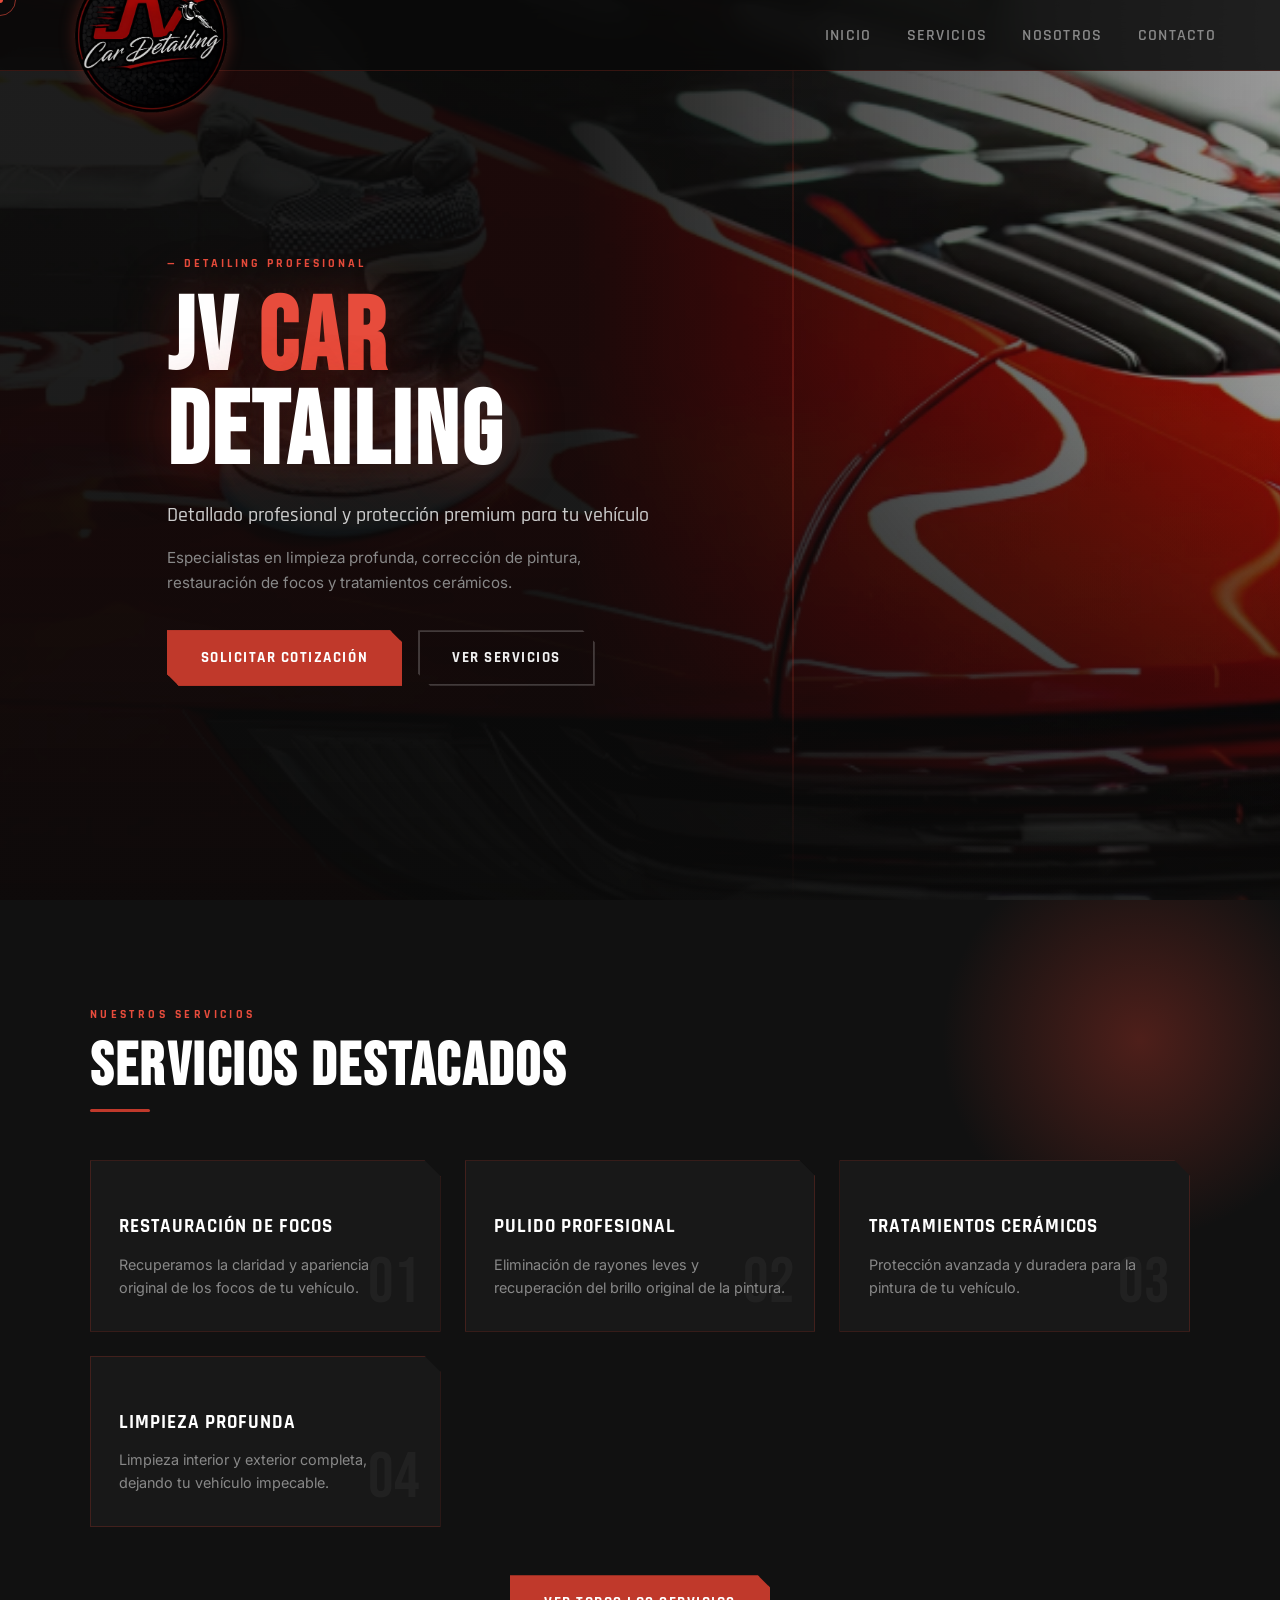
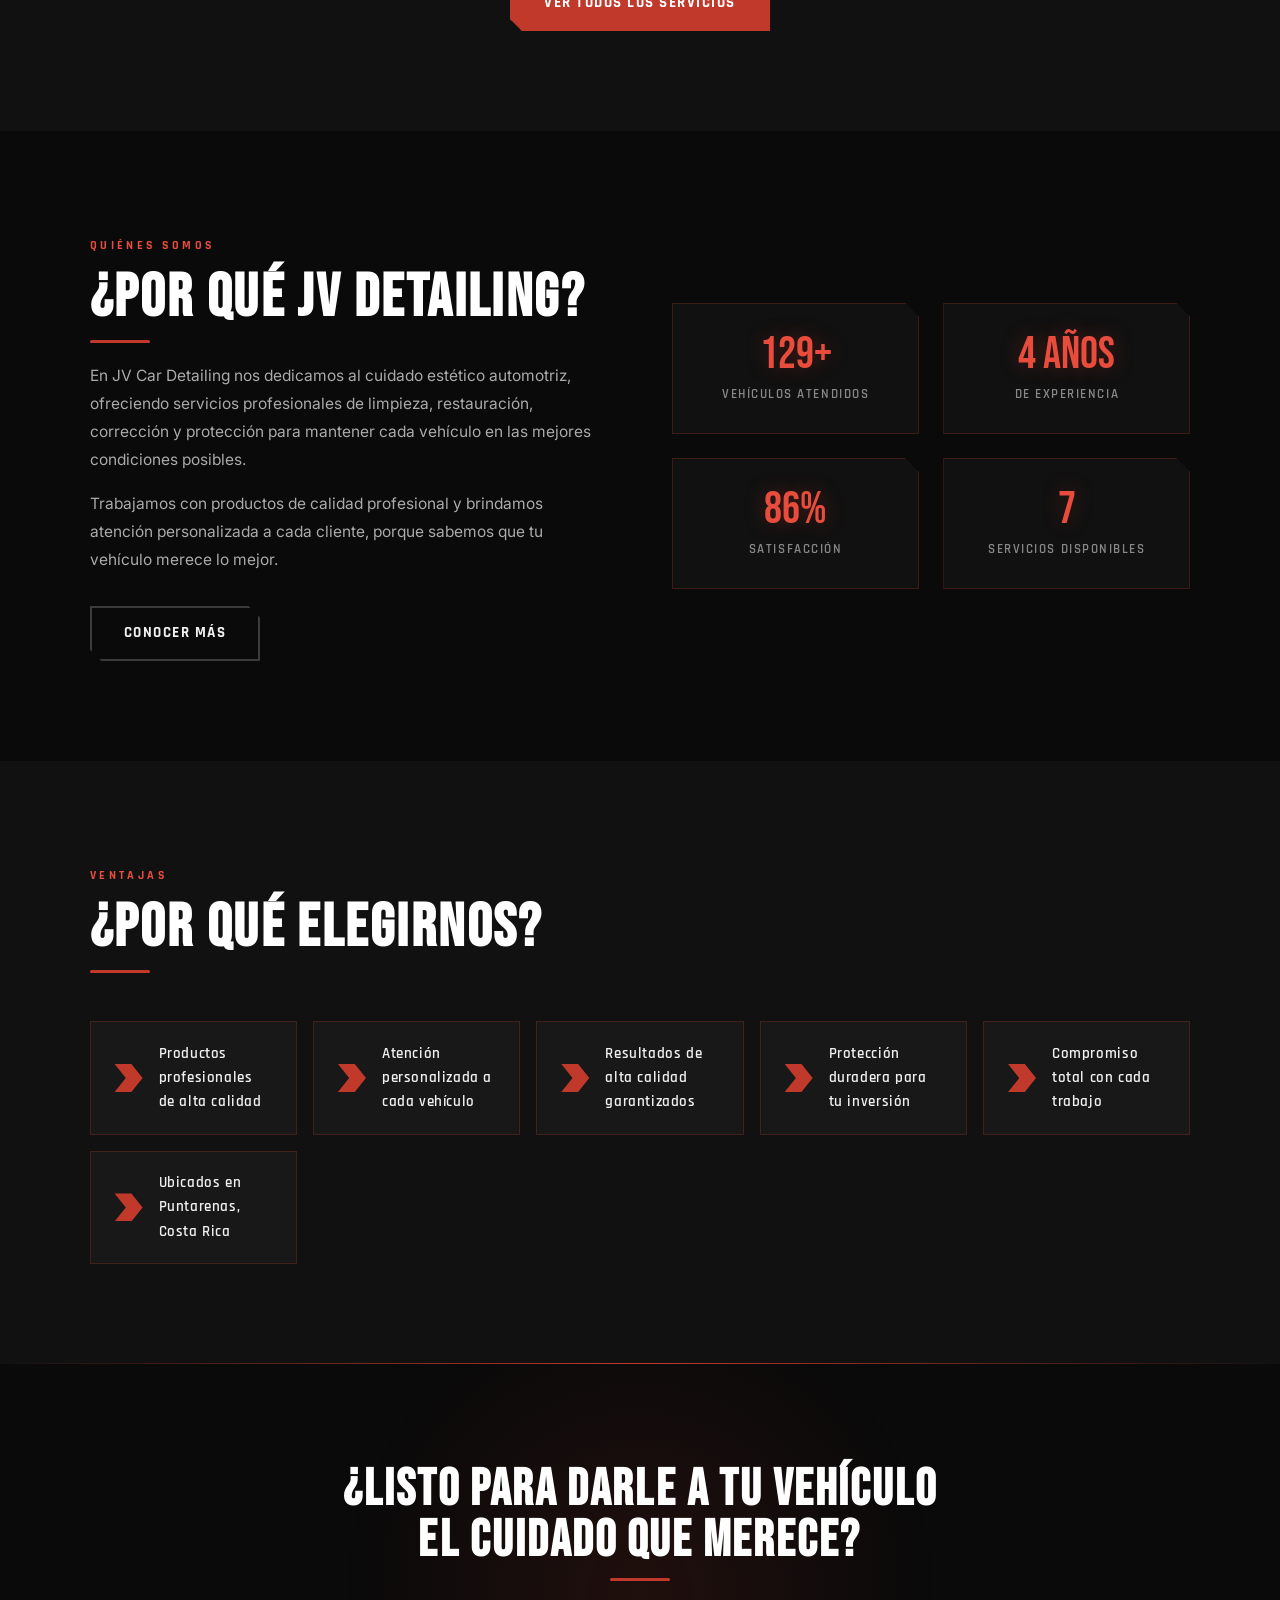
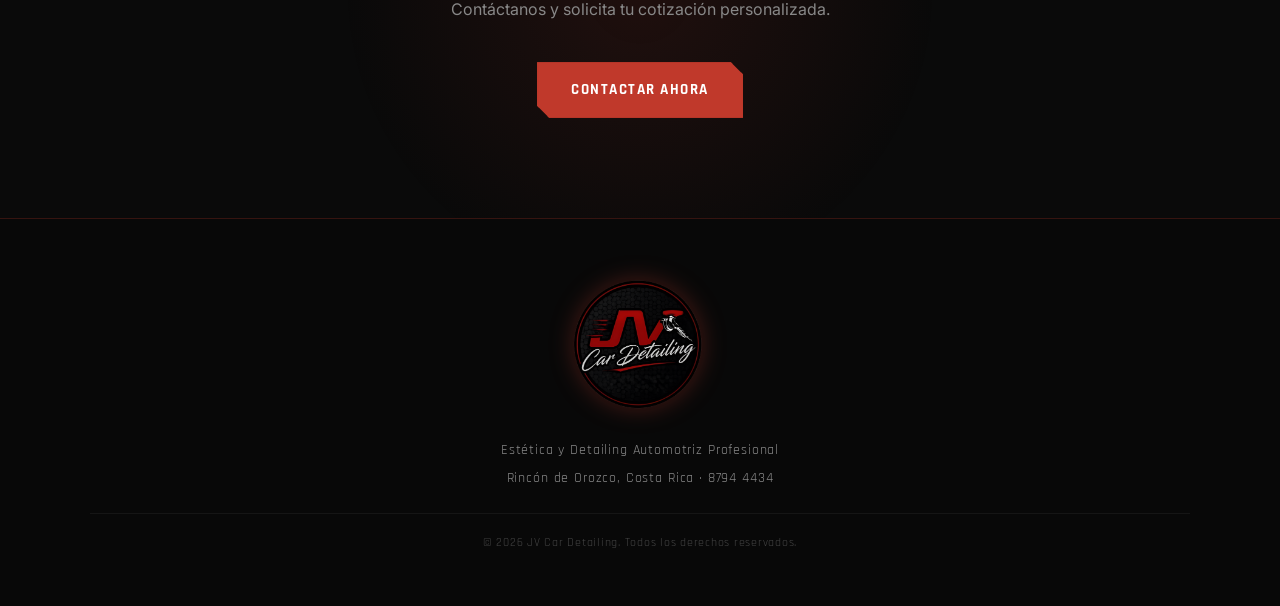
==== index.html @ 6d6f190a "Pagina en proceso falta una vista de html" ====
<!DOCTYPE html>
<html lang="es">

<head>
  <meta charset="UTF-8">
  <meta name="viewport" content="width=device-width, initial-scale=1.0">
  <link rel="shortcut icon" href="logo/favicon.ico" type="image/x-icon">
  <link rel="stylesheet" href="style.css">
  <title>JV Car Detailing | Inicio</title>
</head>

<body>

  <!-- ══════════════════════════════
       NAVBAR
  ══════════════════════════════ -->
  <header>
    <nav>

      <a href="index.html" class="logo">
        <img src="logo/logo.png" alt="JV Car Detailing Logo" width="180">
      </a>

      <ul>
        <li><a href="index.html" class="active">Inicio</a></li>
        <li><a href="html/servicios.html">Servicios</a></li>
        <li><a href="html/nosotros.html">Nosotros</a></li>
        <li><a href="html/contacto.html">Contacto</a></li>
      </ul>

    </nav>
  </header>

  <!-- ══════════════════════════════
       HERO
  ══════════════════════════════ -->
  <main>

    <section id="inicio">

      <img src="img/im1.png" alt="JV Car Detailing — Detallado profesional">

      <div>
        <h1>JV <span>Car</span><br>Detailing</h1>

        <h2>
          Detallado profesional y protección premium para tu vehículo
        </h2>

        <p>
          Especialistas en limpieza profunda, corrección de pintura,
          restauración de focos y tratamientos cerámicos.
        </p>

        <div class="hero-buttons">
          <a href="html/contacto.html" class="btn-primary">Solicitar Cotización</a>
          <a href="html/servicios.html" class="btn-secondary">Ver Servicios</a>
        </div>
      </div>

    </section>

    <!-- ══════════════════════════════
         SERVICIOS DESTACADOS
    ══════════════════════════════ -->
    <section class="services-section">

      <span class="section-label reveal">Nuestros Servicios</span>
      <h2 class="section-title reveal">Servicios Destacados</h2>

      <div class="services-grid">

        <article class="service-card">
          <span class="service-icon"></span>
          <h3>Restauración de Focos</h3>
          <p>Recuperamos la claridad y apariencia original de los focos de tu vehículo.</p>
          <span class="card-num">01</span>
        </article>

        <article class="service-card">
          <span class="service-icon"></span>
          <h3>Pulido Profesional</h3>
          <p>Eliminación de rayones leves y recuperación del brillo original de la pintura.</p>
          <span class="card-num">02</span>
        </article>

        <article class="service-card">
          <span class="service-icon"></span>
          <h3>Tratamientos Cerámicos</h3>
          <p>Protección avanzada y duradera para la pintura de tu vehículo.</p>
          <span class="card-num">03</span>
        </article>

        <article class="service-card">
          <span class="service-icon"></span>
          <h3>Limpieza Profunda</h3>
          <p>Limpieza interior y exterior completa, dejando tu vehículo impecable.</p>
          <span class="card-num">04</span>
        </article>

      </div>

      <div class="services-cta reveal">
        <a href="html/servicios.html" class="btn-primary">Ver Todos los Servicios</a>
      </div>

    </section>

    <!-- ══════════════════════════════
         SOBRE NOSOTROS
    ══════════════════════════════ -->
    <section>

      <div class="about-section">

        <div class="about-text reveal-left">
          <span class="section-label">Quiénes Somos</span>
          <h2 class="section-title">¿Por qué JV Detailing?</h2>
          <p>
            En JV Car Detailing nos dedicamos al cuidado estético automotriz,
            ofreciendo servicios profesionales de limpieza, restauración,
            corrección y protección para mantener cada vehículo en las mejores
            condiciones posibles.
          </p>
          <p style="margin-top:1rem;">
            Trabajamos con productos de calidad profesional y brindamos
            atención personalizada a cada cliente, porque sabemos que tu
            vehículo merece lo mejor.
          </p>
          <a href="html/nosotros.html" class="btn-secondary">Conocer Más</a>
        </div>

        <div class="about-stats reveal-right">

          <div class="stat-box">
            <span class="stat-num" data-target="150" data-suffix="+">0+</span>
            <span class="stat-label">Vehículos atendidos</span>
          </div>

          <div class="stat-box">
            <span class="stat-num" data-target="5" data-suffix=" años">0 años</span>
            <span class="stat-label">De experiencia</span>
          </div>

          <div class="stat-box">
            <span class="stat-num" data-target="100" data-suffix="%">0%</span>
            <span class="stat-label">Satisfacción</span>
          </div>

          <div class="stat-box">
            <span class="stat-num" data-target="8" data-suffix="">0</span>
            <span class="stat-label">Servicios disponibles</span>
          </div>

        </div>

      </div>

    </section>

    <!-- ══════════════════════════════
         BENEFICIOS
    ══════════════════════════════ -->
    <section class="benefits-section">

      <span class="section-label reveal">Ventajas</span>
      <h2 class="section-title reveal">¿Por Qué Elegirnos?</h2>

      <ul class="benefits-grid">
        <li class="benefit-item">
          <div class="benefit-arrow"></div>
          <span>Productos profesionales de alta calidad</span>
        </li>
        <li class="benefit-item">
          <div class="benefit-arrow"></div>
          <span>Atención personalizada a cada vehículo</span>
        </li>
        <li class="benefit-item">
          <div class="benefit-arrow"></div>
          <span>Resultados de alta calidad garantizados</span>
        </li>
        <li class="benefit-item">
          <div class="benefit-arrow"></div>
          <span>Protección duradera para tu inversión</span>
        </li>
        <li class="benefit-item">
          <div class="benefit-arrow"></div>
          <span>Compromiso total con cada trabajo</span>
        </li>
        <li class="benefit-item">
          <div class="benefit-arrow"></div>
          <span>Ubicados en Puntarenas, Costa Rica</span>
        </li>
      </ul>

    </section>

    <!-- ══════════════════════════════
         CTA FINAL
    ══════════════════════════════ -->
    <section class="cta-section">

      <h2 class="section-title reveal">
        ¿Listo para darle a tu vehículo<br>el cuidado que merece?
      </h2>

      <p class="reveal">Contáctanos y solicita tu cotización personalizada.</p>

      <div class="reveal">
        <a href="html/contacto.html" class="btn-primary">Contactar Ahora</a>
      </div>

    </section>

  </main>

  <!-- ══════════════════════════════
       FOOTER
  ══════════════════════════════ -->
  <footer>

    <img src="logo/logo.png" alt="JV Car Detailing Logo" width="150">

    <p>Estética y Detailing Automotriz Profesional</p>
    <p>Rincón de Orozco, Costa Rica · 8794 4434</p>

    <p class="copyright">
      © 2026 JV Car Detailing. Todos los derechos reservados.
    </p>

  </footer>

  <script src="script.js"></script>

</body>

</html>
---- style.css ----
/* =======================================
   JV CAR DETAILING — style.css
   Tema: Dark Premium Automotive
   Paleta: #0a0a0a · #111 · #c0392b · #e74c3c · #fff
======================================= */

@import url('https://fonts.googleapis.com/css2?family=Bebas+Neue&family=Rajdhani:wght@400;500;600;700&family=Inter:wght@300;400;500&display=swap');

/* ── Variables ── */
:root {
  --red:        #c0392b;
  --red-bright: #e74c3c;
  --red-glow:   rgba(192, 57, 43, 0.35);
  --black:      #0a0a0a;
  --surface:    #111111;
  --surface2:   #181818;
  --border:     rgba(192, 57, 43, 0.25);
  --text:       #f0f0f0;
  --muted:      #888;
  --font-hero:  'Bebas Neue', sans-serif;
  --font-ui:    'Rajdhani', sans-serif;
  --font-body:  'Inter', sans-serif;
  --ease-out:   cubic-bezier(0.16, 1, 0.3, 1);
}

/* ── Reset ── */
*, *::before, *::after { box-sizing: border-box; margin: 0; padding: 0; }

html {
  scroll-behavior: smooth;
  font-size: 16px;
}

body {
  background: var(--black);
  color: var(--text);
  font-family: var(--font-body);
  line-height: 1.6;
  overflow-x: hidden;
}

img { max-width: 100%; display: block; }
a  { text-decoration: none; color: inherit; }
ul { list-style: none; }

/* ── Scrollbar ── */
::-webkit-scrollbar { width: 6px; }
::-webkit-scrollbar-track { background: var(--black); }
::-webkit-scrollbar-thumb { background: var(--red); border-radius: 3px; }

/* ───────────────────────────────────────
   NAVBAR
─────────────────────────────────────── */
header {
  position: fixed;
  top: 0; left: 0; right: 0;
  z-index: 100;
  padding: 0 5%;
  background: rgba(10, 10, 10, 0.85);
  backdrop-filter: blur(14px);
  border-bottom: 1px solid var(--border);
  transition: background 0.4s, box-shadow 0.4s;
}

header.scrolled {
  background: rgba(10, 10, 10, 0.97);
  box-shadow: 0 4px 30px rgba(192, 57, 43, 0.15);
}

nav {
  display: flex;
  align-items: center;
  justify-content: space-between;
  height: 70px;
}

.logo img {
  transition: filter 0.3s, transform 0.3s;
  filter: drop-shadow(0 0 8px var(--red-glow));
}
.logo:hover img {
  filter: drop-shadow(0 0 18px var(--red));
  transform: scale(1.04);
}

nav ul {
  display: flex;
  gap: 2.2rem;
}

nav ul li a {
  font-family: var(--font-ui);
  font-size: 1rem;
  font-weight: 600;
  letter-spacing: 0.08em;
  text-transform: uppercase;
  color: var(--muted);
  position: relative;
  padding-bottom: 4px;
  transition: color 0.3s;
}

nav ul li a::after {
  content: '';
  position: absolute;
  bottom: 0; left: 0;
  width: 0; height: 2px;
  background: var(--red-bright);
  transition: width 0.35s var(--ease-out);
}

nav ul li a:hover,
nav ul li a.active {
  color: var(--text);
}

nav ul li a:hover::after,
nav ul li a.active::after {
  width: 100%;
}

/* Hamburger */
.hamburger {
  display: none;
  flex-direction: column;
  gap: 5px;
  cursor: pointer;
  padding: 4px;
}

.hamburger span {
  display: block;
  width: 26px; height: 2px;
  background: var(--text);
  border-radius: 2px;
  transition: all 0.35s var(--ease-out);
}

.hamburger.open span:nth-child(1) { transform: translateY(7px) rotate(45deg); }
.hamburger.open span:nth-child(2) { opacity: 0; transform: scaleX(0); }
.hamburger.open span:nth-child(3) { transform: translateY(-7px) rotate(-45deg); }

/* ───────────────────────────────────────
   HERO SECTION
─────────────────────────────────────── */
#inicio {
  position: relative;
  min-height: 100vh;
  display: flex;
  align-items: center;
  overflow: hidden;
}

#inicio > img {
  position: absolute;
  inset: 0;
  width: 100%; height: 100%;
  object-fit: cover;
  object-position: center;
  transform: scale(1.06);
  animation: heroZoom 12s ease-out forwards;
}

@keyframes heroZoom {
  to { transform: scale(1); }
}

/* Gradiente oscuro sobre la imagen */
#inicio::before {
  content: '';
  position: absolute;
  inset: 0;
  background:
    linear-gradient(to right, rgba(10,10,10,0.92) 45%, rgba(10,10,10,0.4) 100%),
    linear-gradient(to top, rgba(10,10,10,0.8) 0%, transparent 60%);
  z-index: 1;
}

/* Línea diagonal decorativa */
#inicio::after {
  content: '';
  position: absolute;
  top: 0; right: 38%;
  width: 2px; height: 100%;
  background: linear-gradient(to bottom, transparent, var(--red), transparent);
  z-index: 1;
  opacity: 0.4;
}

#inicio > div {
  position: relative;
  z-index: 2;
  padding: 120px 7% 80px;
  max-width: 640px;
}

/* Badge superior */
#inicio > div::before {
  content: '— DETAILING PROFESIONAL';
  display: block;
  font-family: var(--font-ui);
  font-size: 0.75rem;
  font-weight: 700;
  letter-spacing: 0.25em;
  color: var(--red-bright);
  margin-bottom: 1.2rem;
  opacity: 0;
  animation: fadeUp 0.8s 0.3s var(--ease-out) forwards;
}

#inicio h1 {
  font-family: var(--font-hero);
  font-size: clamp(3.5rem, 8vw, 6.5rem);
  line-height: 0.92;
  letter-spacing: 0.03em;
  color: #fff;
  text-shadow: 0 0 60px rgba(192, 57, 43, 0.4);
  opacity: 0;
  animation: fadeUp 0.9s 0.5s var(--ease-out) forwards;
}

#inicio h1 span {
  color: var(--red-bright);
}

#inicio h2 {
  font-family: var(--font-ui);
  font-size: clamp(1rem, 2vw, 1.25rem);
  font-weight: 500;
  color: #ccc;
  margin-top: 1.2rem;
  line-height: 1.5;
  opacity: 0;
  animation: fadeUp 0.9s 0.7s var(--ease-out) forwards;
}

#inicio p {
  font-size: 0.95rem;
  color: var(--muted);
  margin-top: 1rem;
  opacity: 0;
  animation: fadeUp 0.9s 0.9s var(--ease-out) forwards;
}

.hero-buttons {
  display: flex;
  gap: 1rem;
  flex-wrap: wrap;
  margin-top: 2.2rem;
  opacity: 0;
  animation: fadeUp 0.9s 1.1s var(--ease-out) forwards;
}

/* ───────────────────────────────────────
   BOTONES
─────────────────────────────────────── */
.btn-primary {
  display: inline-flex;
  align-items: center;
  gap: 0.5rem;
  padding: 0.85rem 2rem;
  background: var(--red);
  color: #fff;
  font-family: var(--font-ui);
  font-size: 0.95rem;
  font-weight: 700;
  letter-spacing: 0.1em;
  text-transform: uppercase;
  border: 2px solid var(--red);
  clip-path: polygon(0 0, calc(100% - 12px) 0, 100% 12px, 100% 100%, 12px 100%, 0 calc(100% - 12px));
  transition: background 0.3s, transform 0.25s, box-shadow 0.3s;
  position: relative;
  overflow: hidden;
}

.btn-primary::after {
  content: '';
  position: absolute;
  inset: 0;
  background: rgba(255,255,255,0.08);
  transform: translateX(-100%);
  transition: transform 0.35s var(--ease-out);
}

.btn-primary:hover::after { transform: translateX(0); }
.btn-primary:hover {
  background: var(--red-bright);
  border-color: var(--red-bright);
  box-shadow: 0 8px 32px var(--red-glow), 0 0 0 1px var(--red-bright);
  transform: translateY(-2px);
}

.btn-secondary {
  display: inline-flex;
  align-items: center;
  gap: 0.5rem;
  padding: 0.85rem 2rem;
  background: transparent;
  color: var(--text);
  font-family: var(--font-ui);
  font-size: 0.95rem;
  font-weight: 700;
  letter-spacing: 0.1em;
  text-transform: uppercase;
  border: 2px solid rgba(255,255,255,0.2);
  clip-path: polygon(0 0, calc(100% - 12px) 0, 100% 12px, 100% 100%, 12px 100%, 0 calc(100% - 12px));
  transition: border-color 0.3s, color 0.3s, transform 0.25s;
}

.btn-secondary:hover {
  border-color: var(--red);
  color: var(--red-bright);
  transform: translateY(-2px);
}

/* ───────────────────────────────────────
   SECCIONES GENERALES
─────────────────────────────────────── */
section {
  padding: 100px 7%;
}

.section-label {
  display: inline-block;
  font-family: var(--font-ui);
  font-size: 0.72rem;
  font-weight: 700;
  letter-spacing: 0.3em;
  text-transform: uppercase;
  color: var(--red-bright);
  margin-bottom: 0.8rem;
}

section > h2,
.section-title {
  font-family: var(--font-hero);
  font-size: clamp(2.4rem, 5vw, 3.8rem);
  letter-spacing: 0.04em;
  color: #fff;
  line-height: 1;
  margin-bottom: 1.2rem;
}

/* Línea decorativa bajo títulos */
section > h2::after,
.section-title::after {
  content: '';
  display: block;
  width: 60px; height: 3px;
  background: var(--red);
  margin-top: 0.7rem;
  border-radius: 2px;
}

/* ───────────────────────────────────────
   SERVICIOS DESTACADOS
─────────────────────────────────────── */
.services-section {
  background: var(--surface);
  position: relative;
  overflow: hidden;
}

/* Hexágono decorativo de fondo */
.services-section::before {
  content: '';
  position: absolute;
  top: -60px; right: -60px;
  width: 400px; height: 400px;
  background: radial-gradient(circle, var(--red-glow) 0%, transparent 70%);
  pointer-events: none;
}

.services-grid {
  display: grid;
  grid-template-columns: repeat(auto-fit, minmax(260px, 1fr));
  gap: 1.5rem;
  margin-top: 3rem;
}

.service-card {
  background: var(--surface2);
  border: 1px solid var(--border);
  padding: 2rem 1.8rem;
  position: relative;
  overflow: hidden;
  transition: transform 0.35s var(--ease-out), border-color 0.35s, box-shadow 0.35s;
  clip-path: polygon(0 0, calc(100% - 16px) 0, 100% 16px, 100% 100%, 0 100%);
  cursor: default;
}

.service-card::before {
  content: '';
  position: absolute;
  inset: 0;
  background: linear-gradient(135deg, var(--red-glow) 0%, transparent 60%);
  opacity: 0;
  transition: opacity 0.4s;
}

.service-card:hover::before { opacity: 1; }

.service-card:hover {
  transform: translateY(-6px);
  border-color: var(--red);
  box-shadow: 0 16px 48px rgba(192, 57, 43, 0.2);
}

.service-icon {
  font-size: 2.2rem;
  margin-bottom: 1.2rem;
  display: block;
  filter: drop-shadow(0 0 8px var(--red-glow));
  transition: transform 0.35s var(--ease-out);
}

.service-card:hover .service-icon {
  transform: scale(1.15) rotate(-5deg);
}

.service-card h3 {
  font-family: var(--font-ui);
  font-size: 1.2rem;
  font-weight: 700;
  letter-spacing: 0.05em;
  text-transform: uppercase;
  color: #fff;
  margin-bottom: 0.6rem;
}

.service-card p {
  font-size: 0.9rem;
  color: var(--muted);
  line-height: 1.6;
}

/* Número decorativo */
.service-card .card-num {
  position: absolute;
  bottom: 1rem; right: 1.2rem;
  font-family: var(--font-hero);
  font-size: 4rem;
  color: rgba(255,255,255,0.04);
  line-height: 1;
  pointer-events: none;
  transition: color 0.4s;
}

.service-card:hover .card-num {
  color: rgba(192, 57, 43, 0.08);
}

.services-cta {
  margin-top: 3rem;
  text-align: center;
}

/* ───────────────────────────────────────
   SOBRE NOSOTROS
─────────────────────────────────────── */
.about-section {
  display: grid;
  grid-template-columns: 1fr 1fr;
  gap: 4rem;
  align-items: center;
}

.about-text p {
  color: #aaa;
  line-height: 1.8;
  font-size: 0.97rem;
}

.about-text .btn-secondary {
  margin-top: 2rem;
}

.about-stats {
  display: grid;
  grid-template-columns: 1fr 1fr;
  gap: 1.5rem;
}

.stat-box {
  background: var(--surface);
  border: 1px solid var(--border);
  padding: 1.8rem 1.5rem;
  text-align: center;
  clip-path: polygon(0 0, calc(100% - 14px) 0, 100% 14px, 100% 100%, 0 100%);
  transition: border-color 0.3s, transform 0.3s;
}

.stat-box:hover {
  border-color: var(--red);
  transform: translateY(-4px);
}

.stat-num {
  font-family: var(--font-hero);
  font-size: 2.8rem;
  color: var(--red-bright);
  line-height: 1;
  display: block;
  text-shadow: 0 0 20px var(--red-glow);
}

.stat-label {
  font-family: var(--font-ui);
  font-size: 0.8rem;
  font-weight: 600;
  letter-spacing: 0.12em;
  text-transform: uppercase;
  color: var(--muted);
  margin-top: 0.4rem;
  display: block;
}

/* ───────────────────────────────────────
   BENEFICIOS
─────────────────────────────────────── */
.benefits-section {
  background: var(--surface);
  position: relative;
}

.benefits-section::after {
  content: '';
  position: absolute;
  bottom: 0; left: 0; right: 0;
  height: 1px;
  background: linear-gradient(to right, transparent, var(--red), transparent);
}

.benefits-grid {
  display: grid;
  grid-template-columns: repeat(auto-fit, minmax(200px, 1fr));
  gap: 1rem;
  margin-top: 3rem;
}

.benefit-item {
  display: flex;
  align-items: center;
  gap: 1rem;
  padding: 1.2rem 1.5rem;
  border: 1px solid var(--border);
  background: var(--surface2);
  transition: border-color 0.3s, transform 0.3s, background 0.3s;
}

.benefit-item:hover {
  border-color: var(--red);
  transform: translateX(6px);
  background: rgba(192, 57, 43, 0.06);
}

.benefit-arrow {
  width: 28px; height: 28px;
  background: var(--red);
  display: flex; align-items: center; justify-content: center;
  flex-shrink: 0;
  clip-path: polygon(0 0, 60% 0, 100% 50%, 60% 100%, 0 100%, 40% 50%);
  transition: background 0.3s;
}

.benefit-item:hover .benefit-arrow {
  background: var(--red-bright);
}

.benefit-item span {
  font-family: var(--font-ui);
  font-weight: 600;
  font-size: 0.95rem;
  letter-spacing: 0.04em;
  color: var(--text);
}

/* ───────────────────────────────────────
   CTA FINAL
─────────────────────────────────────── */
.cta-section {
  text-align: center;
  position: relative;
  overflow: hidden;
}

.cta-section::before {
  content: '';
  position: absolute;
  top: 50%; left: 50%;
  transform: translate(-50%, -50%);
  width: 600px; height: 600px;
  background: radial-gradient(circle, rgba(192,57,43,0.12) 0%, transparent 70%);
  pointer-events: none;
}

.cta-section h2 {
  font-size: clamp(2rem, 4vw, 3.2rem);
  max-width: 700px;
  margin: 0 auto 1rem;
}

.cta-section h2::after { margin: 0.7rem auto 0; }

.cta-section p {
  color: var(--muted);
  margin-bottom: 2.5rem;
  font-size: 1rem;
}

/* ───────────────────────────────────────
   FOOTER
─────────────────────────────────────── */
footer {
  background: #080808;
  border-top: 1px solid var(--border);
  padding: 3rem 7%;
  text-align: center;
}

footer img {
  margin: 0 auto 1.2rem;
  filter: drop-shadow(0 0 12px var(--red-glow));
}

footer p {
  font-size: 0.88rem;
  color: var(--muted);
  margin-bottom: 0.3rem;
  font-family: var(--font-ui);
  letter-spacing: 0.06em;
}

footer .copyright {
  margin-top: 1.5rem;
  font-size: 0.78rem;
  color: #444;
  padding-top: 1.2rem;
  border-top: 1px solid rgba(255,255,255,0.05);
}

/* ───────────────────────────────────────
   ANIMACIONES DE SCROLL (reveal)
─────────────────────────────────────── */
.reveal {
  opacity: 0;
  transform: translateY(36px);
  transition: opacity 0.8s var(--ease-out), transform 0.8s var(--ease-out);
}

.reveal.visible {
  opacity: 1;
  transform: translateY(0);
}

.reveal-left {
  opacity: 0;
  transform: translateX(-40px);
  transition: opacity 0.8s var(--ease-out), transform 0.8s var(--ease-out);
}

.reveal-left.visible {
  opacity: 1;
  transform: translateX(0);
}

.reveal-right {
  opacity: 0;
  transform: translateX(40px);
  transition: opacity 0.8s var(--ease-out), transform 0.8s var(--ease-out);
}

.reveal-right.visible {
  opacity: 1;
  transform: translateX(0);
}

/* ───────────────────────────────────────
   KEYFRAMES
─────────────────────────────────────── */
@keyframes fadeUp {
  from { opacity: 0; transform: translateY(28px); }
  to   { opacity: 1; transform: translateY(0); }
}

@keyframes pulse-red {
  0%, 100% { box-shadow: 0 0 0 0 var(--red-glow); }
  50%       { box-shadow: 0 0 0 12px transparent; }
}

/* ───────────────────────────────────────
   CANVAS PARTÍCULAS
─────────────────────────────────────── */
#particles-canvas {
  position: fixed;
  inset: 0;
  pointer-events: none;
  z-index: 0;
  opacity: 0.35;
}

/* ───────────────────────────────────────
   CURSOR PERSONALIZADO
─────────────────────────────────────── */
.cursor-dot,
.cursor-ring {
  position: fixed;
  border-radius: 50%;
  pointer-events: none;
  z-index: 9999;
  transition: transform 0.1s;
}

.cursor-dot {
  width: 6px; height: 6px;
  background: var(--red-bright);
  top: 0; left: 0;
  transform: translate(-50%, -50%);
}

.cursor-ring {
  width: 32px; height: 32px;
  border: 1.5px solid var(--red-bright);
  top: 0; left: 0;
  transform: translate(-50%, -50%);
  transition: width 0.3s, height 0.3s, opacity 0.3s, border-color 0.3s;
  opacity: 0.6;
}

.cursor-ring.hover {
  width: 48px; height: 48px;
  border-color: #fff;
  opacity: 1;
}

/* ───────────────────────────────────────
   RESPONSIVE
─────────────────────────────────────── */
@media (max-width: 900px) {
  .about-section {
    grid-template-columns: 1fr;
    gap: 2.5rem;
  }
  .about-stats {
    grid-template-columns: 1fr 1fr;
  }
}

@media (max-width: 700px) {
  nav ul {
    position: fixed;
    top: 70px; left: 0; right: 0;
    background: rgba(10,10,10,0.97);
    flex-direction: column;
    gap: 0;
    padding: 1rem 0;
    border-bottom: 1px solid var(--border);
    transform: translateY(-120%);
    opacity: 0;
    transition: transform 0.4s var(--ease-out), opacity 0.4s;
    pointer-events: none;
  }

  nav ul.open {
    transform: translateY(0);
    opacity: 1;
    pointer-events: auto;
  }

  nav ul li a {
    display: block;
    padding: 0.9rem 7%;
    font-size: 1.1rem;
  }

  nav ul li a::after { display: none; }

  .hamburger { display: flex; }

  #inicio > div {
    padding: 110px 6% 60px;
  }

  section { padding: 70px 6%; }

  .services-grid { grid-template-columns: 1fr; }
  .benefits-grid { grid-template-columns: 1fr; }
}
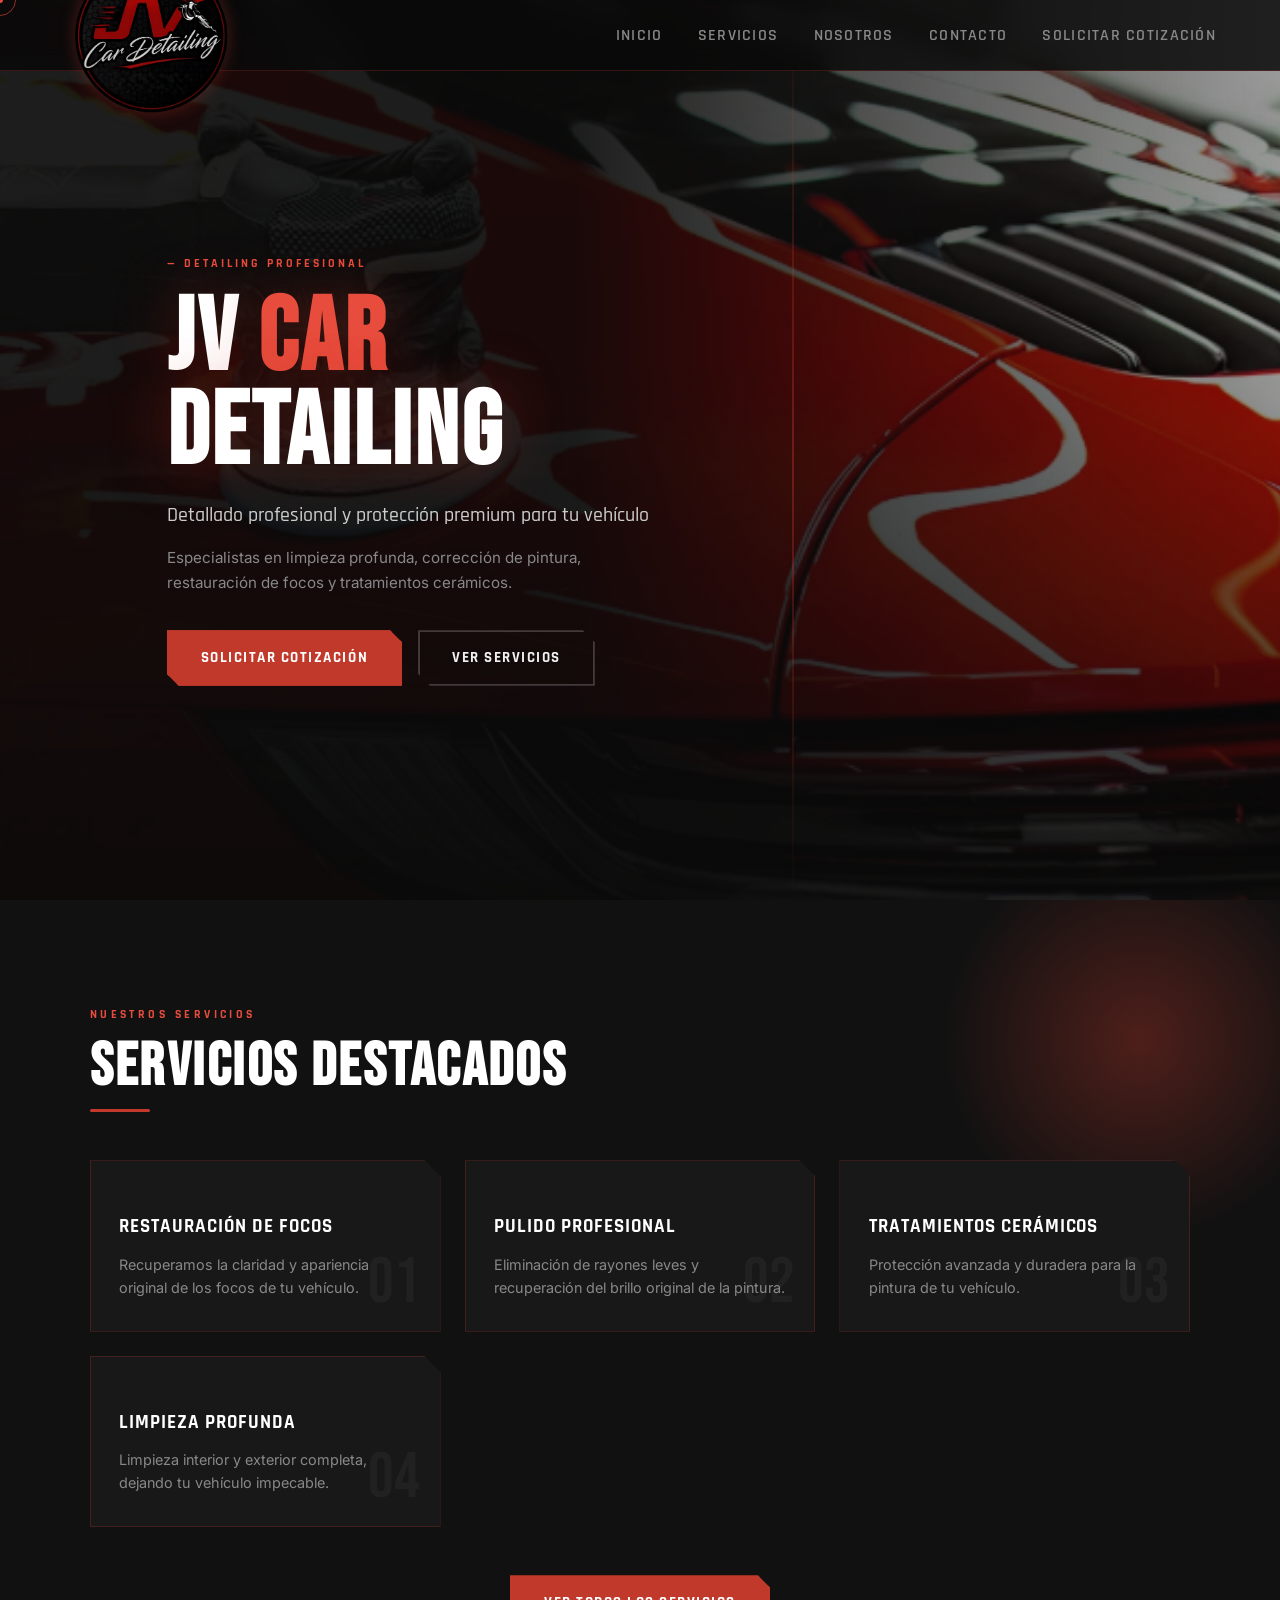
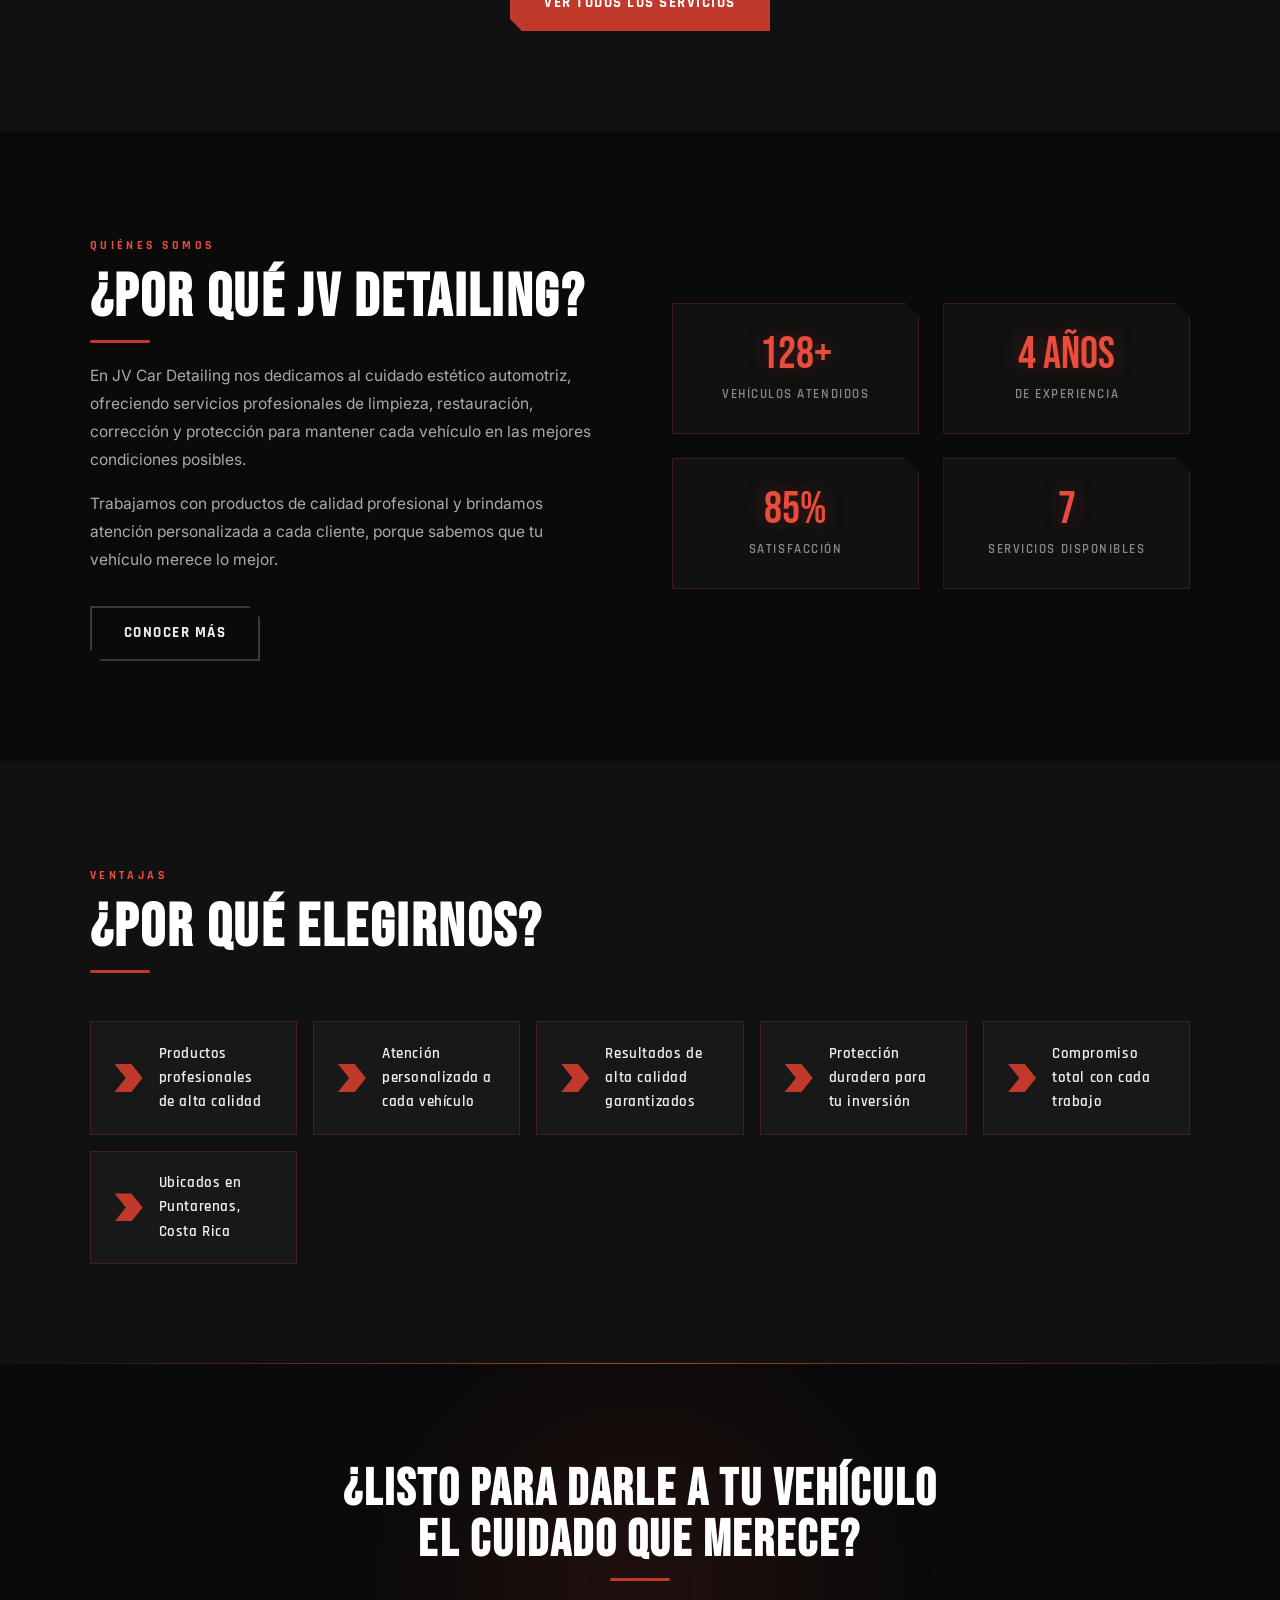
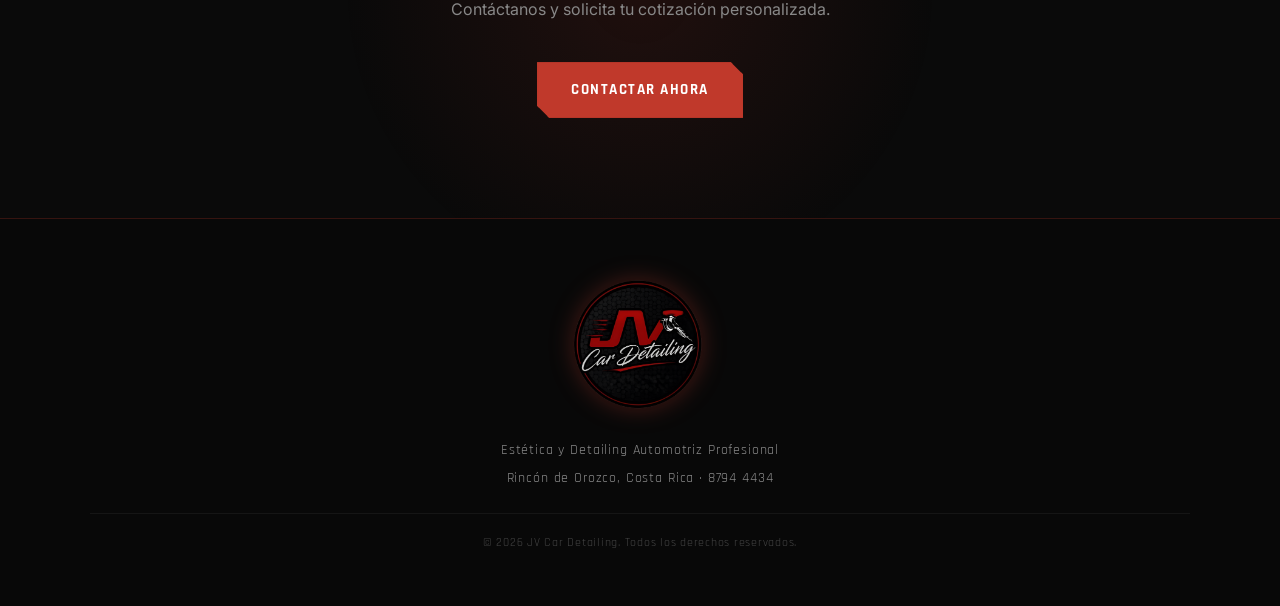
==== commit c19d19d8: "se le hizo animacion a todas las vistas html se modifico unos css y js" ====
--- a/index.html
+++ b/index.html
@@ -26,6 +26,7 @@
         <li><a href="html/servicios.html">Servicios</a></li>
         <li><a href="html/nosotros.html">Nosotros</a></li>
         <li><a href="html/contacto.html">Contacto</a></li>
+        <li><a href="html/cotizacion.html">Solicitar Cotización</a></li>
       </ul>
 
     </nav>
--- a/style.css
+++ b/style.css
@@ -785,4 +785,167 @@
 
   .services-grid { grid-template-columns: 1fr; }
   .benefits-grid { grid-template-columns: 1fr; }
+}
+/* =======================================
+   LOADER — Agregar al FINAL de style.css
+======================================= */
+
+#jv-loader {
+  position: fixed;
+  inset: 0;
+  z-index: 9999;
+  background: #0a0a0a;
+  display: flex;
+  flex-direction: column;
+  align-items: center;
+  justify-content: center;
+  gap: 1.8rem;
+  transition: opacity 0.6s var(--ease-out), visibility 0.6s var(--ease-out);
+}
+
+#jv-loader.hidden {
+  opacity: 0;
+  visibility: hidden;
+  pointer-events: none;
+}
+
+/* Anillos giratorios */
+.loader-logo-wrap {
+  position: relative;
+  display: flex;
+  align-items: center;
+  justify-content: center;
+}
+
+.loader-ring {
+  position: absolute;
+  width: 130px;
+  height: 130px;
+  border-radius: 50%;
+  border: 2px solid transparent;
+  border-top-color: #c0392b;
+  border-right-color: rgba(192, 57, 43, 0.25);
+  animation: loader-spin 1s linear infinite;
+}
+
+.loader-ring-2 {
+  position: absolute;
+  width: 106px;
+  height: 106px;
+  border-radius: 50%;
+  border: 1.5px solid transparent;
+  border-bottom-color: #e74c3c;
+  border-left-color: rgba(231, 76, 60, 0.2);
+  animation: loader-spin 1.6s linear infinite reverse;
+}
+
+.loader-ring-3 {
+  position: absolute;
+  width: 84px;
+  height: 84px;
+  border-radius: 50%;
+  border: 1px solid rgba(192, 57, 43, 0.15);
+  border-top-color: rgba(192, 57, 43, 0.5);
+  animation: loader-spin 2.2s linear infinite;
+}
+
+@keyframes loader-spin {
+  to { transform: rotate(360deg); }
+}
+
+/* Logo */
+.loader-logo-box {
+  width: 64px;
+  height: 64px;
+  display: flex;
+  align-items: center;
+  justify-content: center;
+  animation: loader-pulse 1.8s ease-in-out infinite;
+}
+
+.loader-logo-box img {
+  width: 100%;
+  height: 100%;
+  object-fit: contain;
+  filter: drop-shadow(0 0 12px rgba(192, 57, 43, 0.5));
+}
+
+@keyframes loader-pulse {
+  0%, 100% { transform: scale(1);    filter: drop-shadow(0 0 8px rgba(192,57,43,0.3)); }
+  50%       { transform: scale(1.06); filter: drop-shadow(0 0 20px rgba(192,57,43,0.6)); }
+}
+
+/* Texto */
+.loader-text {
+  display: flex;
+  flex-direction: column;
+  align-items: center;
+  gap: 0.35rem;
+  opacity: 0;
+  animation: loader-fadeUp 0.7s 0.2s var(--ease-out) forwards;
+}
+
+.loader-brand {
+  font-family: var(--font-hero);
+  font-size: 2rem;
+  letter-spacing: 0.12em;
+  color: #fff;
+  line-height: 1;
+}
+
+.loader-sub {
+  font-family: var(--font-ui);
+  font-size: 0.68rem;
+  font-weight: 700;
+  letter-spacing: 0.35em;
+  text-transform: uppercase;
+  color: #c0392b;
+}
+
+/* Barra de progreso */
+.loader-bar-wrap {
+  width: 160px;
+  height: 2px;
+  background: rgba(255, 255, 255, 0.07);
+  border-radius: 2px;
+  overflow: hidden;
+  opacity: 0;
+  animation: loader-fadeUp 0.7s 0.4s var(--ease-out) forwards;
+}
+
+.loader-bar {
+  height: 100%;
+  width: 0%;
+  background: linear-gradient(to right, #c0392b, #e74c3c);
+  border-radius: 2px;
+  transition: width 0.12s linear;
+}
+
+/* Puntos de estado */
+.loader-dots {
+  display: flex;
+  gap: 6px;
+  opacity: 0;
+  animation: loader-fadeUp 0.7s 0.5s var(--ease-out) forwards;
+}
+
+.loader-dots span {
+  width: 5px;
+  height: 5px;
+  background: rgba(192, 57, 43, 0.5);
+  border-radius: 50%;
+  animation: loader-dot 1.2s ease-in-out infinite;
+}
+
+.loader-dots span:nth-child(2) { animation-delay: 0.2s; }
+.loader-dots span:nth-child(3) { animation-delay: 0.4s; }
+
+@keyframes loader-dot {
+  0%, 100% { background: rgba(192, 57, 43, 0.3); transform: scale(1); }
+  50%       { background: #e74c3c;                transform: scale(1.4); }
+}
+
+@keyframes loader-fadeUp {
+  from { opacity: 0; transform: translateY(12px); }
+  to   { opacity: 1; transform: translateY(0); }
 }
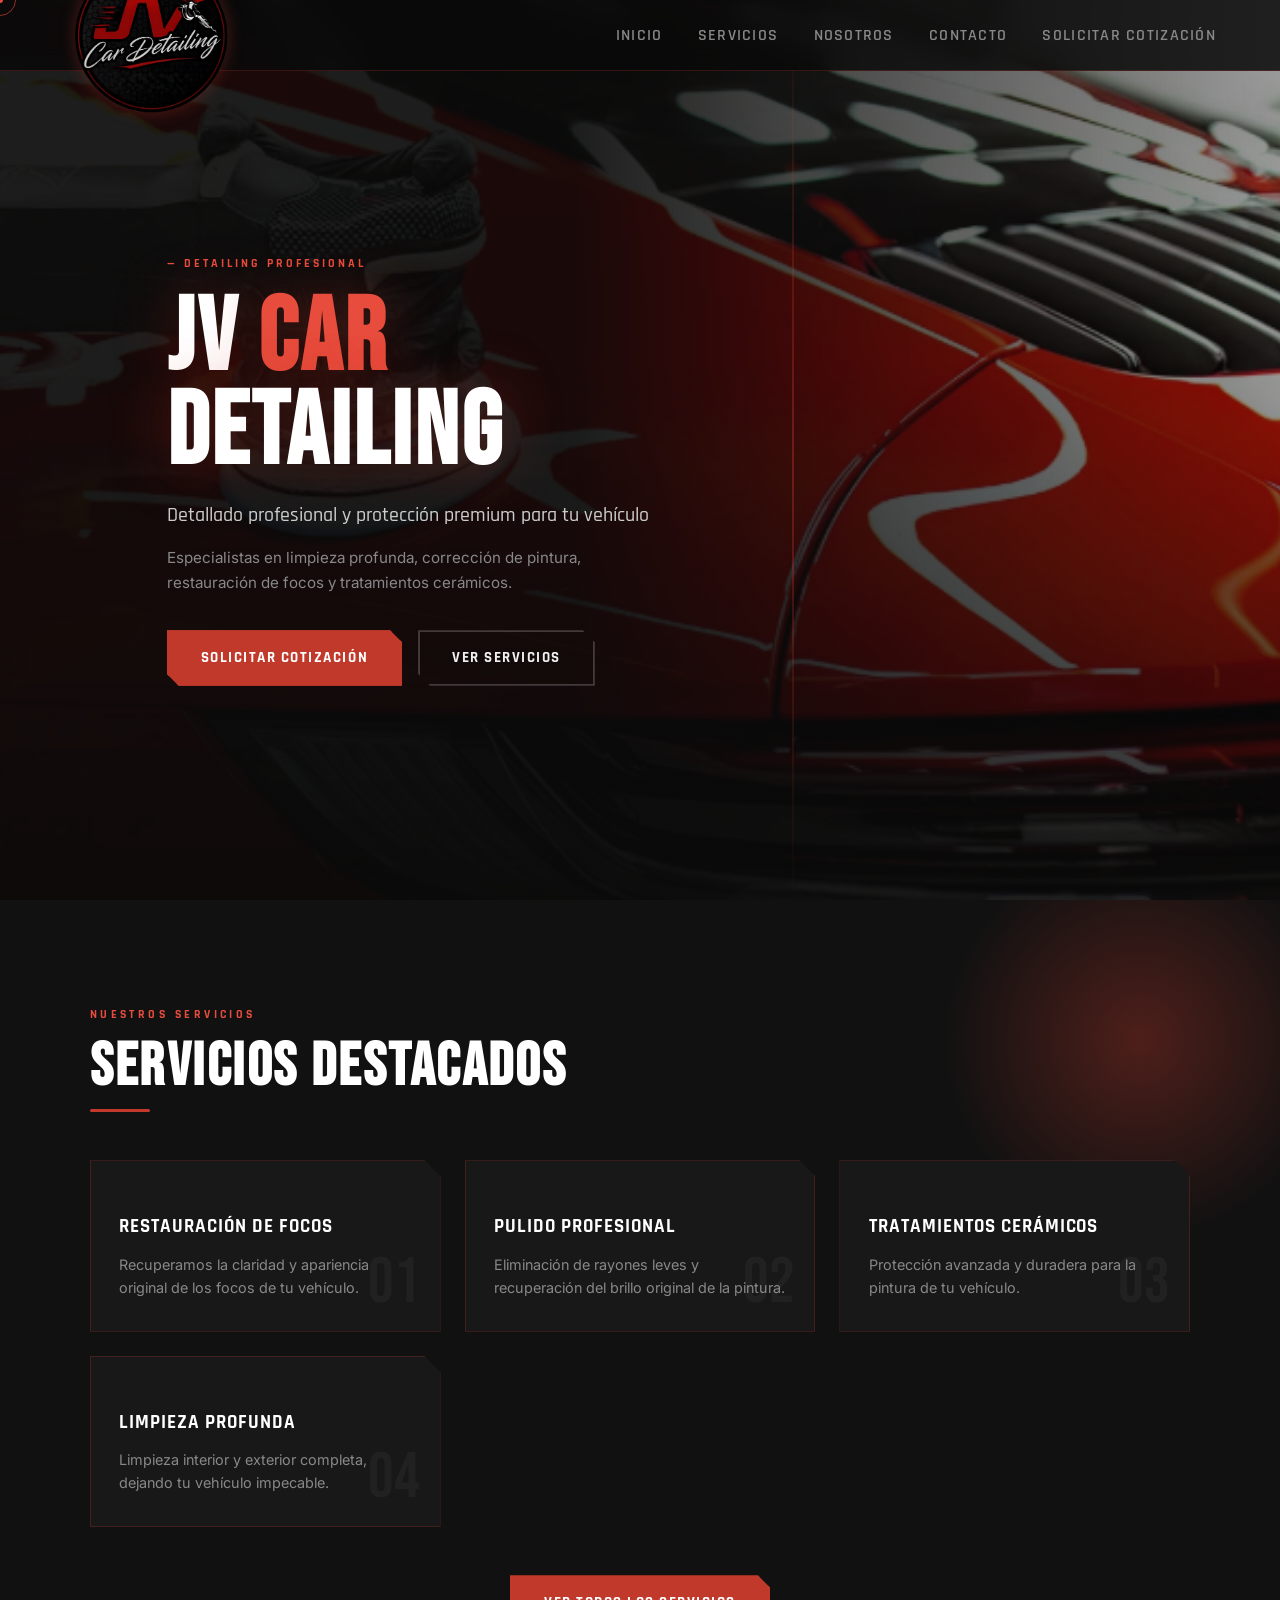
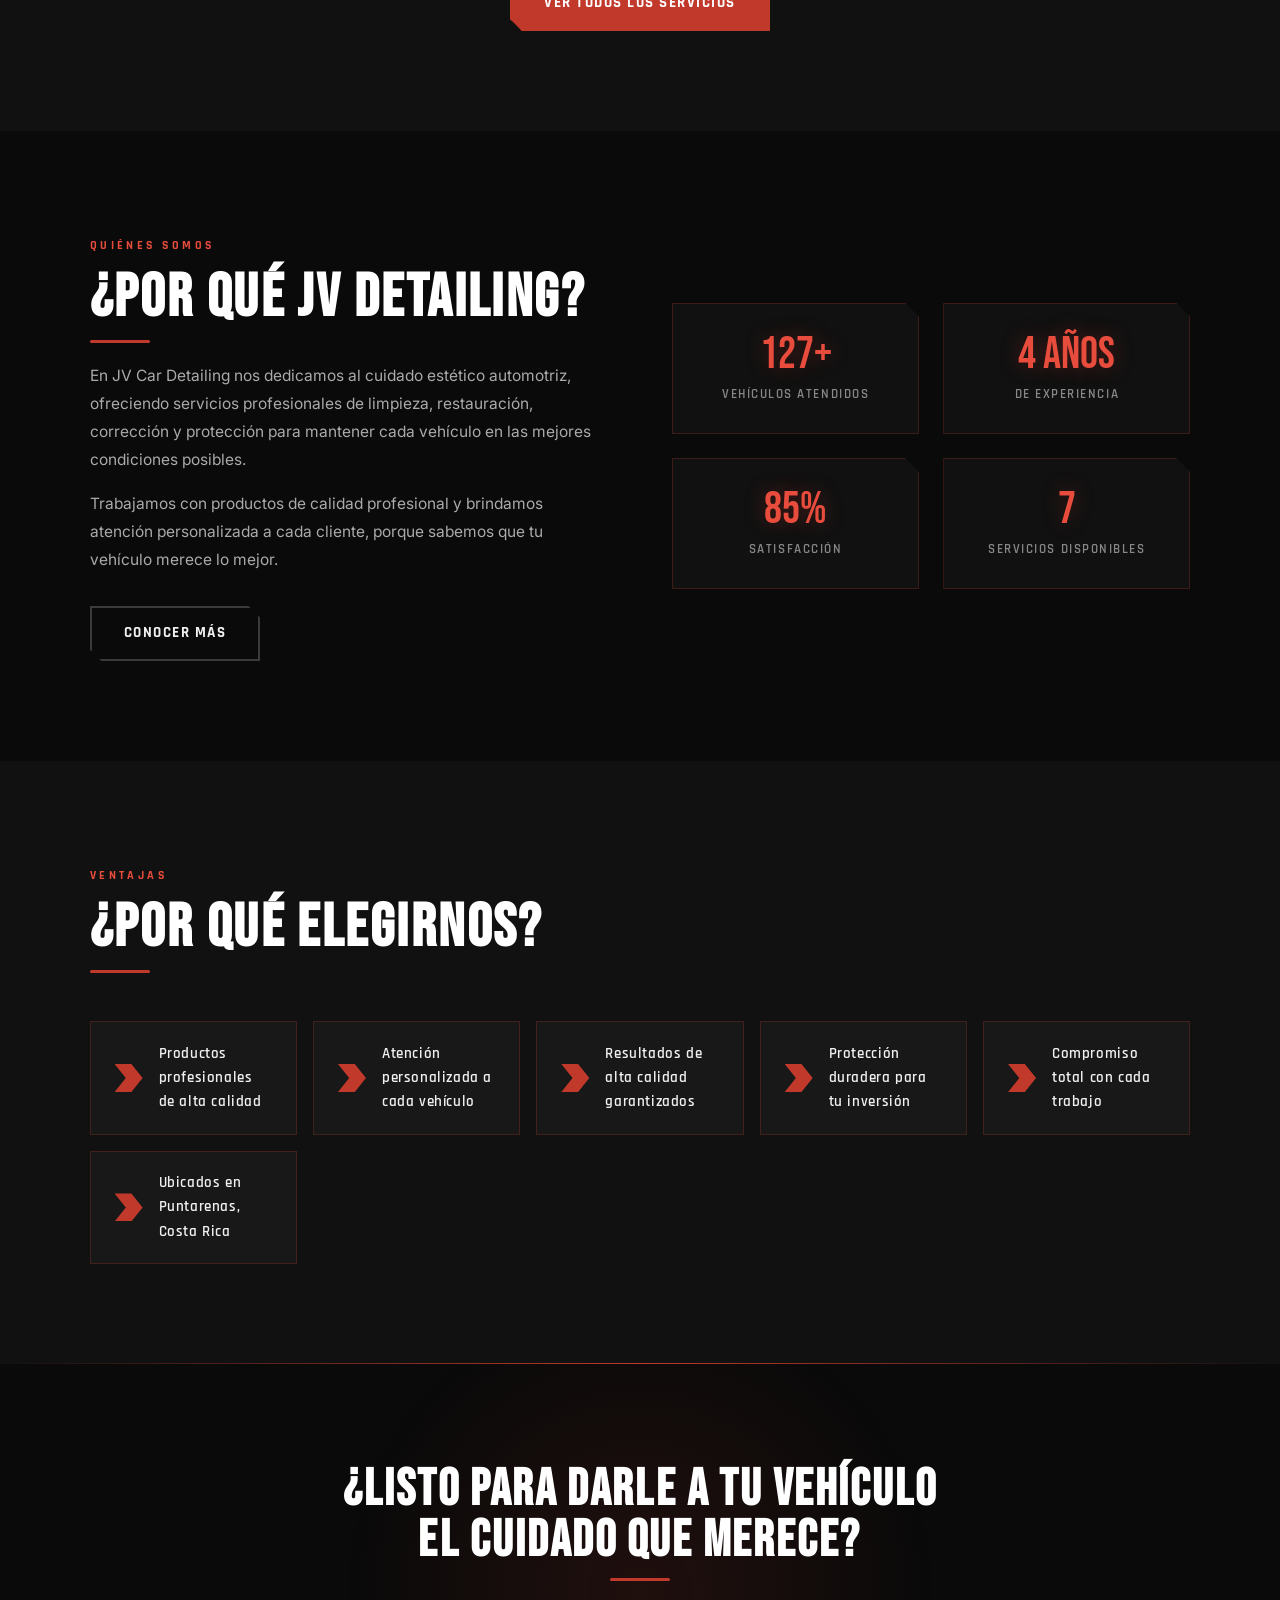
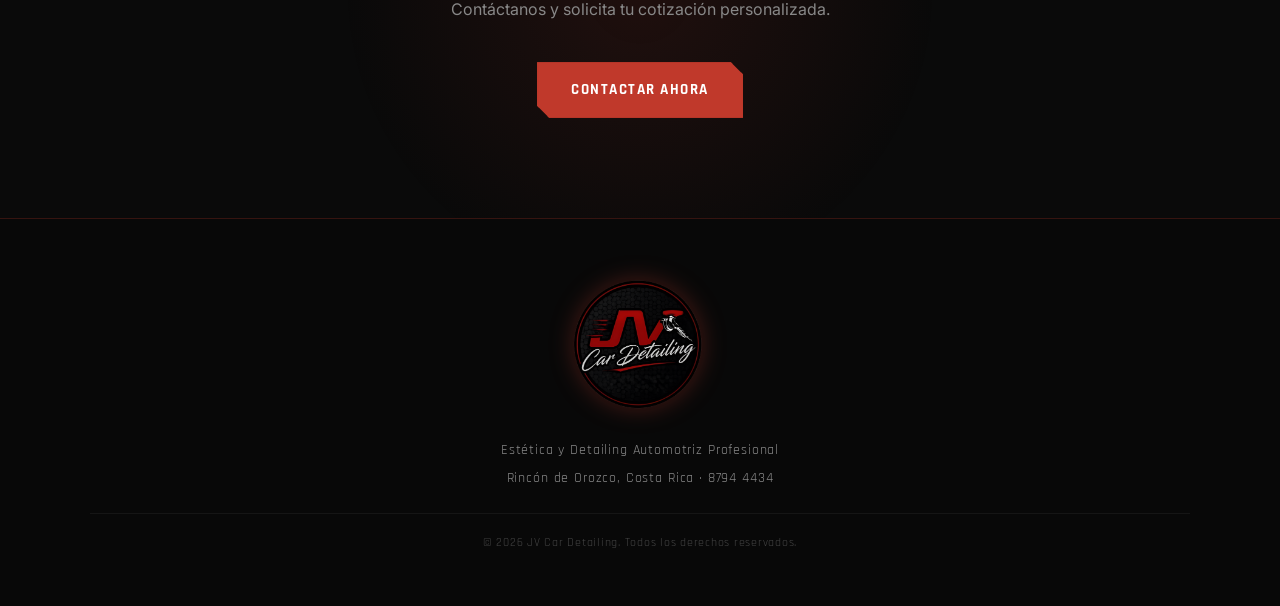
==== commit b5b10b67: "se hizo el favicon animado y unas modificaciones al js y html" ====
--- a/index.html
+++ b/index.html
@@ -7,6 +7,148 @@
   <link rel="shortcut icon" href="logo/favicon.ico" type="image/x-icon">
   <link rel="stylesheet" href="style.css">
   <title>JV Car Detailing | Inicio</title>
+  <!-- =======================================
+     META TAGS — JV CAR DETAILING
+     URL: https://kefito5.github.io/jvcardetailing/
+======================================= -->
+
+
+<!-- ══════════════════════════════════════
+     index.html — pegar en el <head>
+══════════════════════════════════════ -->
+<meta name="description" content="JV Car Detailing — Especialistas en limpieza profunda, pulido profesional, restauración de focos y tratamientos cerámicos en Costa Rica.">
+<meta name="keywords" content="car detailing costa rica, pulido de carros, tratamiento cerámico, restauración de focos, limpieza de carros, detailing profesional">
+<meta name="author" content="JV Car Detailing">
+<meta name="robots" content="index, follow">
+<meta name="theme-color" content="#c0392b">
+
+<meta property="og:type"        content="website">
+<meta property="og:url"         content="https://kefito5.github.io/jvcardetailing/">
+<meta property="og:title"       content="JV Car Detailing | Detallado Profesional">
+<meta property="og:description" content="Especialistas en limpieza profunda, pulido profesional, restauración de focos y tratamientos cerámicos. Costa Rica.">
+<meta property="og:image"       content="https://kefito5.github.io/jvcardetailing/logo/logo.png">
+<meta property="og:locale"      content="es_CR">
+<meta property="og:site_name"   content="JV Car Detailing">
+
+<meta name="twitter:card"        content="summary_large_image">
+<meta name="twitter:title"       content="JV Car Detailing | Detallado Profesional">
+<meta name="twitter:description" content="Especialistas en detailing automotriz profesional en Costa Rica.">
+<meta name="twitter:image"       content="https://kefito5.github.io/jvcardetailing/logo/logo.png">
+
+
+<!-- ══════════════════════════════════════
+     html/servicios.html — pegar en el <head>
+══════════════════════════════════════ -->
+<meta name="description" content="Servicios de JV Car Detailing — Restauración de focos, pulido profesional, tratamientos cerámicos, limpieza profunda y corrección de pintura en Costa Rica.">
+<meta name="keywords" content="servicios detailing, pulido profesional, tratamiento cerámico, restauración focos, limpieza profunda, corrección pintura costa rica">
+<meta name="author" content="JV Car Detailing">
+<meta name="robots" content="index, follow">
+<meta name="theme-color" content="#c0392b">
+
+<meta property="og:type"        content="website">
+<meta property="og:url"         content="https://kefito5.github.io/jvcardetailing/html/servicios.html">
+<meta property="og:title"       content="Servicios | JV Car Detailing">
+<meta property="og:description" content="Restauración de focos, pulido profesional, tratamientos cerámicos y más. Detailing automotriz profesional en Costa Rica.">
+<meta property="og:image"       content="https://kefito5.github.io/jvcardetailing/logo/logo.png">
+<meta property="og:locale"      content="es_CR">
+<meta property="og:site_name"   content="JV Car Detailing">
+
+<meta name="twitter:card"        content="summary_large_image">
+<meta name="twitter:title"       content="Servicios | JV Car Detailing">
+<meta name="twitter:description" content="Restauración de focos, pulido profesional, tratamientos cerámicos y más.">
+<meta name="twitter:image"       content="https://kefito5.github.io/jvcardetailing/logo/logo.png">
+
+
+<!-- ══════════════════════════════════════
+     html/galeria.html — pegar en el <head>
+══════════════════════════════════════ -->
+<meta name="description" content="Galería de trabajos de JV Car Detailing — Resultados reales de pulido, tratamientos cerámicos, restauración de focos y limpieza profunda.">
+<meta name="keywords" content="galería detailing, antes y después, resultados pulido, trabajos detailing costa rica">
+<meta name="author" content="JV Car Detailing">
+<meta name="robots" content="index, follow">
+<meta name="theme-color" content="#c0392b">
+
+<meta property="og:type"        content="website">
+<meta property="og:url"         content="https://kefito5.github.io/jvcardetailing/html/galeria.html">
+<meta property="og:title"       content="Galería | JV Car Detailing">
+<meta property="og:description" content="Resultados reales de nuestros servicios de detailing automotriz. Antes y después, pulido, cerámica y más.">
+<meta property="og:image"       content="https://kefito5.github.io/jvcardetailing/logo/logo.png">
+<meta property="og:locale"      content="es_CR">
+<meta property="og:site_name"   content="JV Car Detailing">
+
+<meta name="twitter:card"        content="summary_large_image">
+<meta name="twitter:title"       content="Galería | JV Car Detailing">
+<meta name="twitter:description" content="Resultados reales de nuestros servicios de detailing automotriz.">
+<meta name="twitter:image"       content="https://kefito5.github.io/jvcardetailing/logo/logo.png">
+
+
+<!-- ══════════════════════════════════════
+     html/nosotros.html — pegar en el <head>
+══════════════════════════════════════ -->
+<meta name="description" content="Sobre JV Car Detailing — Negocio especializado en detailing automotriz en Costa Rica. Misión, visión y valores de nuestro equipo.">
+<meta name="keywords" content="sobre nosotros, jv car detailing, detailing costa rica, quiénes somos, equipo detailing">
+<meta name="author" content="JV Car Detailing">
+<meta name="robots" content="index, follow">
+<meta name="theme-color" content="#c0392b">
+
+<meta property="og:type"        content="website">
+<meta property="og:url"         content="https://kefito5.github.io/jvcardetailing/html/nosotros.html">
+<meta property="og:title"       content="Nosotros | JV Car Detailing">
+<meta property="og:description" content="Somos un negocio especializado en detailing automotriz en Costa Rica. Conocé nuestra historia, misión y valores.">
+<meta property="og:image"       content="https://kefito5.github.io/jvcardetailing/logo/logo.png">
+<meta property="og:locale"      content="es_CR">
+<meta property="og:site_name"   content="JV Car Detailing">
+
+<meta name="twitter:card"        content="summary_large_image">
+<meta name="twitter:title"       content="Nosotros | JV Car Detailing">
+<meta name="twitter:description" content="Somos un negocio especializado en detailing automotriz en Costa Rica.">
+<meta name="twitter:image"       content="https://kefito5.github.io/jvcardetailing/logo/logo.png">
+
+
+<!-- ══════════════════════════════════════
+     html/contacto.html — pegar en el <head>
+══════════════════════════════════════ -->
+<meta name="description" content="Contacto JV Car Detailing — Escribinos por WhatsApp al +506 8794-4434. Ubicados en San Rafael, Alajuela, Costa Rica.">
+<meta name="keywords" content="contacto detailing, whatsapp detailing costa rica, ubicación jv car detailing, san rafael alajuela">
+<meta name="author" content="JV Car Detailing">
+<meta name="robots" content="index, follow">
+<meta name="theme-color" content="#c0392b">
+
+<meta property="og:type"        content="website">
+<meta property="og:url"         content="https://kefito5.github.io/jvcardetailing/html/contacto.html">
+<meta property="og:title"       content="Contacto | JV Car Detailing">
+<meta property="og:description" content="Contactanos por WhatsApp al +506 8794-4434. Ubicados en San Rafael, Alajuela, Costa Rica. Lunes a Sábado 8AM-6PM.">
+<meta property="og:image"       content="https://kefito5.github.io/jvcardetailing/logo/logo.png">
+<meta property="og:locale"      content="es_CR">
+<meta property="og:site_name"   content="JV Car Detailing">
+
+<meta name="twitter:card"        content="summary_large_image">
+<meta name="twitter:title"       content="Contacto | JV Car Detailing">
+<meta name="twitter:description" content="Contactanos por WhatsApp al +506 8794-4434. San Rafael, Alajuela, Costa Rica.">
+<meta name="twitter:image"       content="https://kefito5.github.io/jvcardetailing/logo/logo.png">
+
+
+<!-- ══════════════════════════════════════
+     html/cotizacion.html — pegar en el <head>
+══════════════════════════════════════ -->
+<meta name="description" content="Solicitar cotización — JV Car Detailing. Completá el formulario con los datos de tu vehículo y te contactamos por WhatsApp de inmediato.">
+<meta name="keywords" content="cotización detailing, precio pulido carros, cotizar detailing costa rica, presupuesto detailing">
+<meta name="author" content="JV Car Detailing">
+<meta name="robots" content="index, follow">
+<meta name="theme-color" content="#c0392b">
+
+<meta property="og:type"        content="website">
+<meta property="og:url"         content="https://kefito5.github.io/jvcardetailing/html/cotizacion.html">
+<meta property="og:title"       content="Solicitar Cotización | JV Car Detailing">
+<meta property="og:description" content="Completá el formulario con los datos de tu vehículo y te contactamos por WhatsApp con tu cotización personalizada.">
+<meta property="og:image"       content="https://kefito5.github.io/jvcardetailing/logo/logo.png">
+<meta property="og:locale"      content="es_CR">
+<meta property="og:site_name"   content="JV Car Detailing">
+
+<meta name="twitter:card"        content="summary_large_image">
+<meta name="twitter:title"       content="Solicitar Cotización | JV Car Detailing">
+<meta name="twitter:description" content="Completá el formulario y recibí tu cotización personalizada por WhatsApp.">
+<meta name="twitter:image"       content="https://kefito5.github.io/jvcardetailing/logo/logo.png">
 </head>
 
 <body>
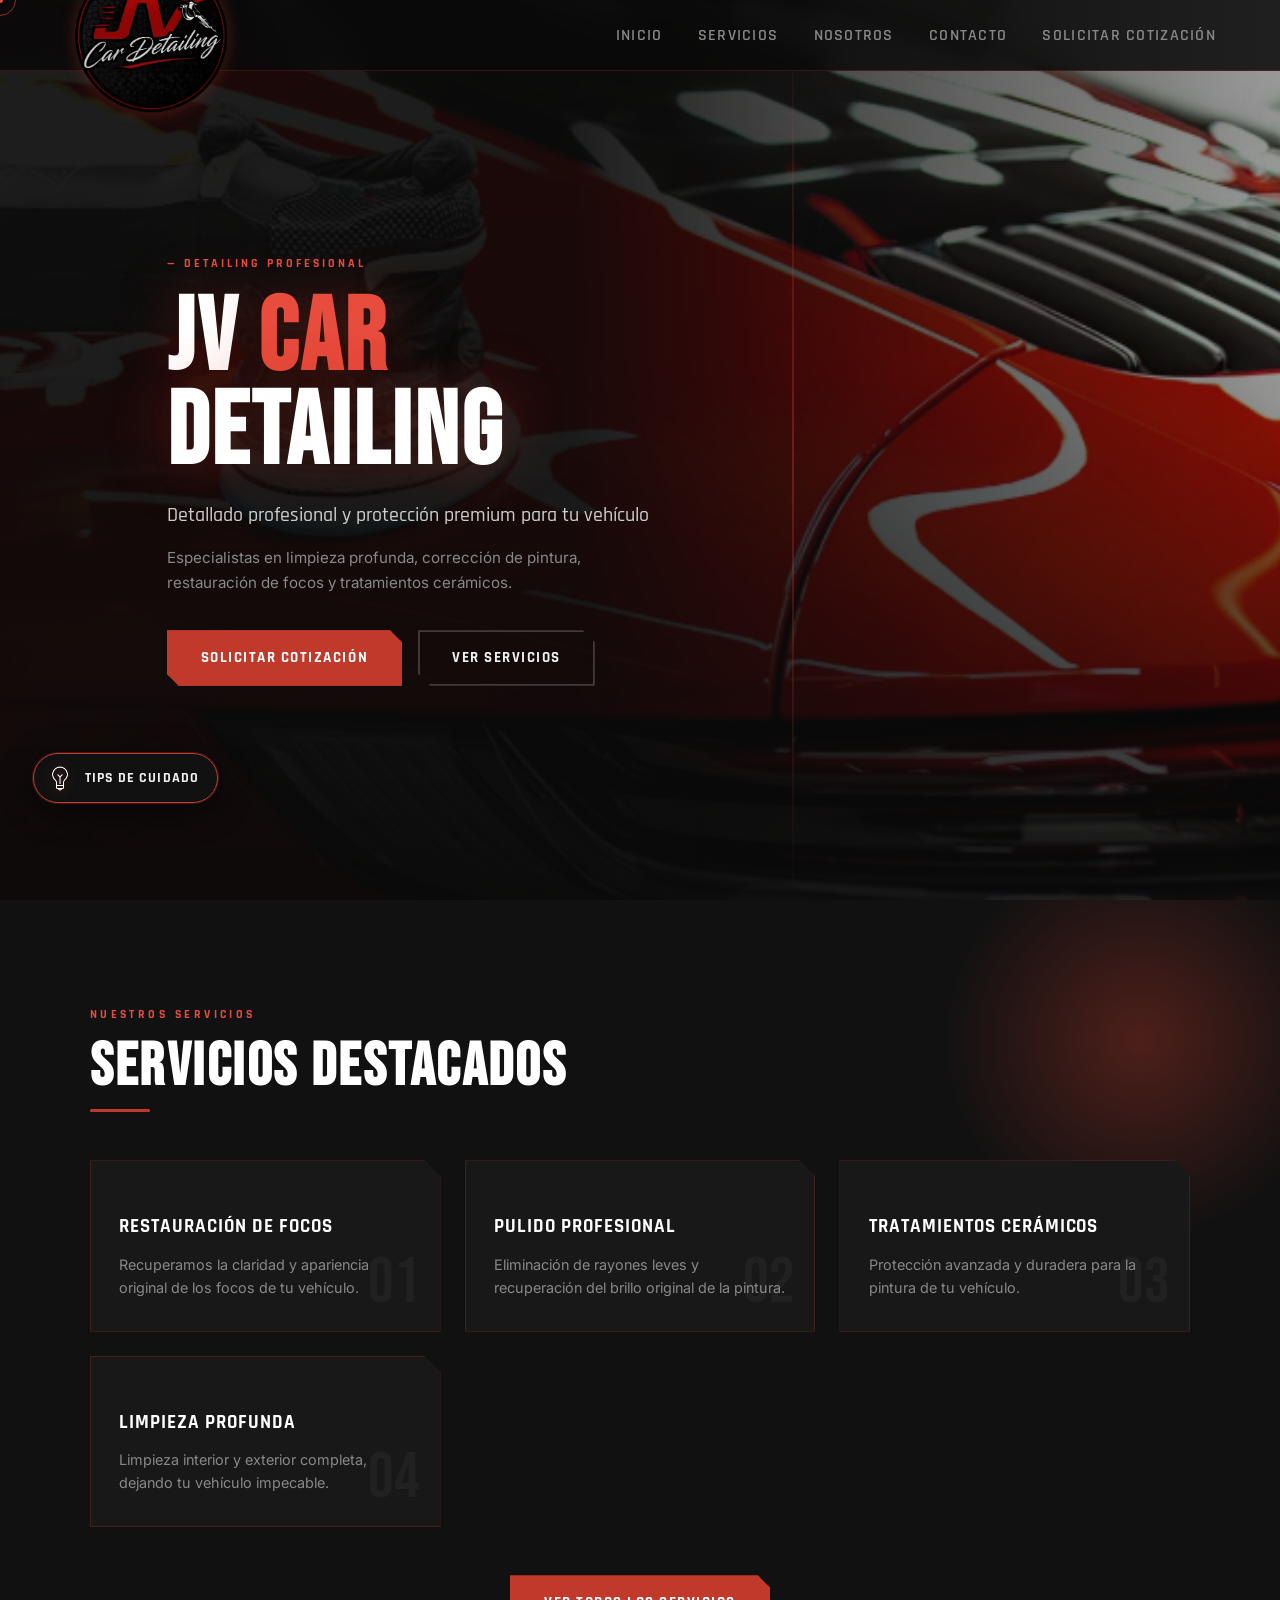
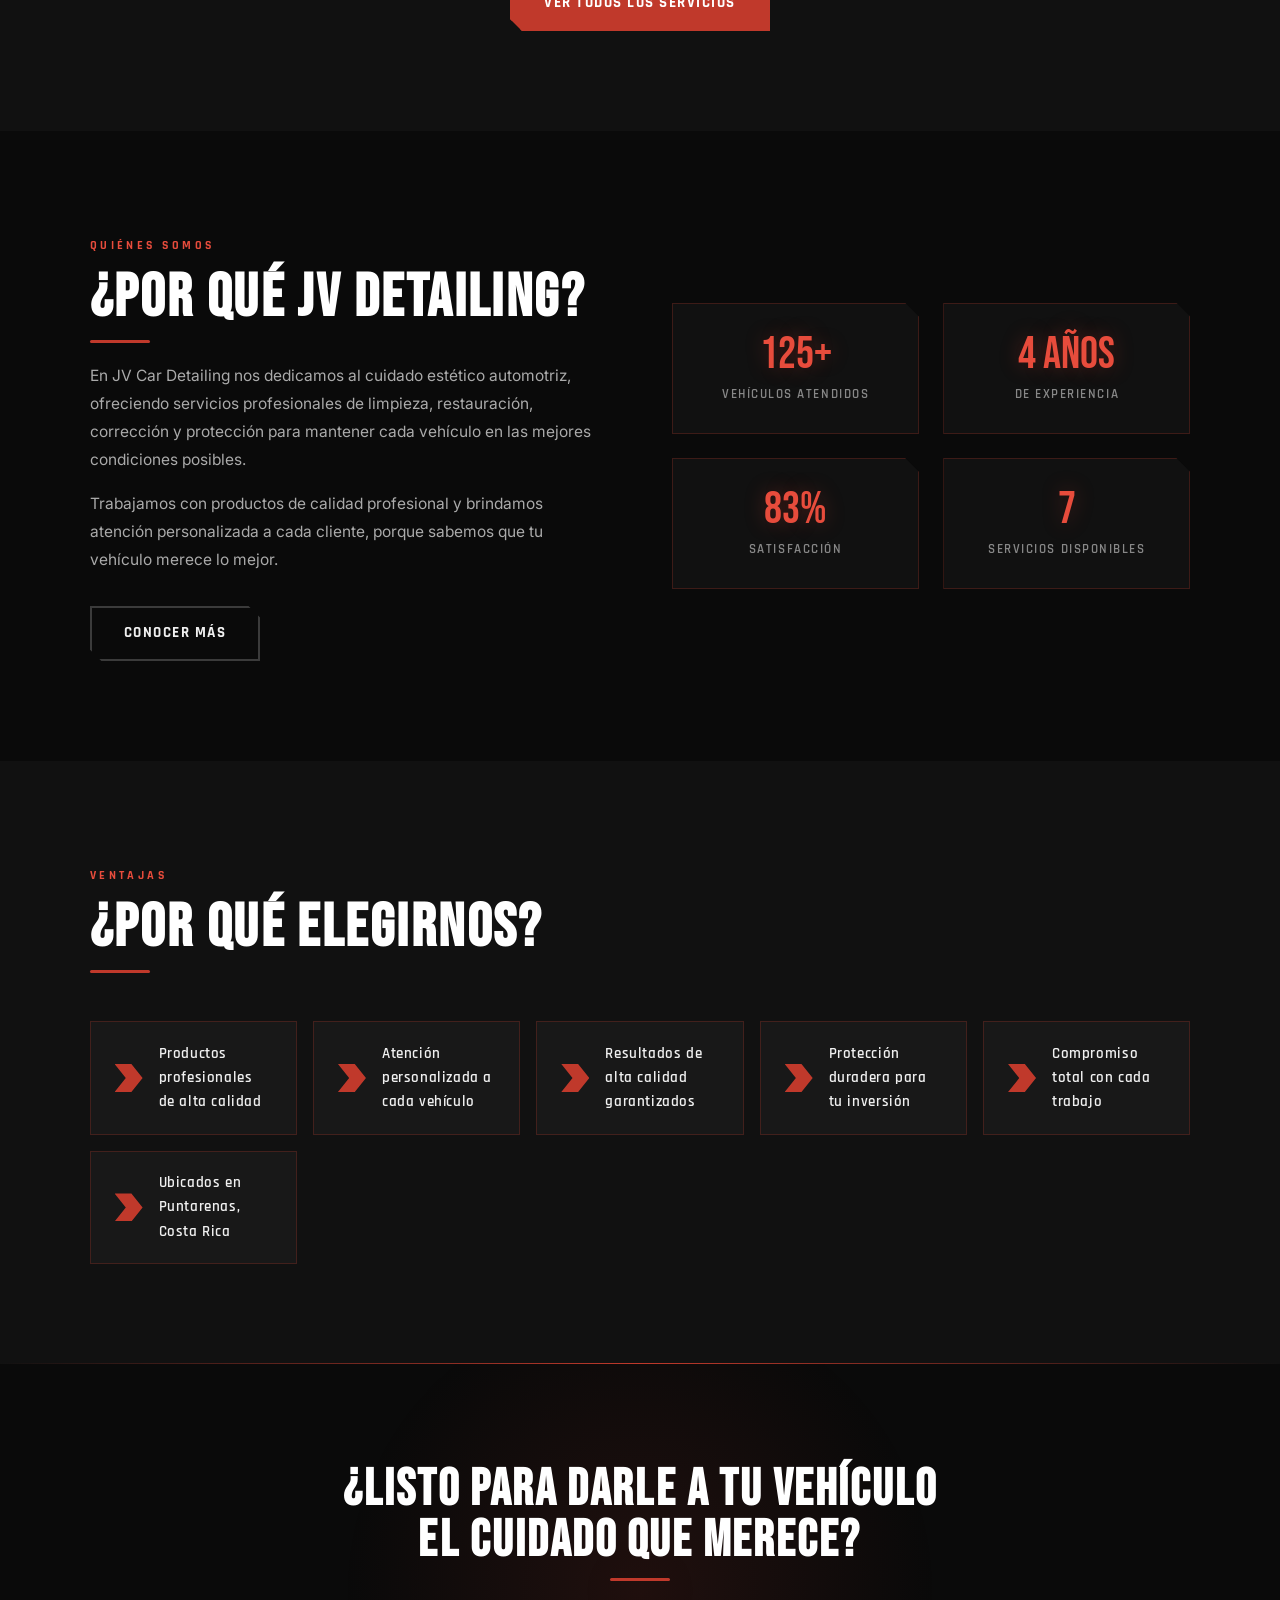
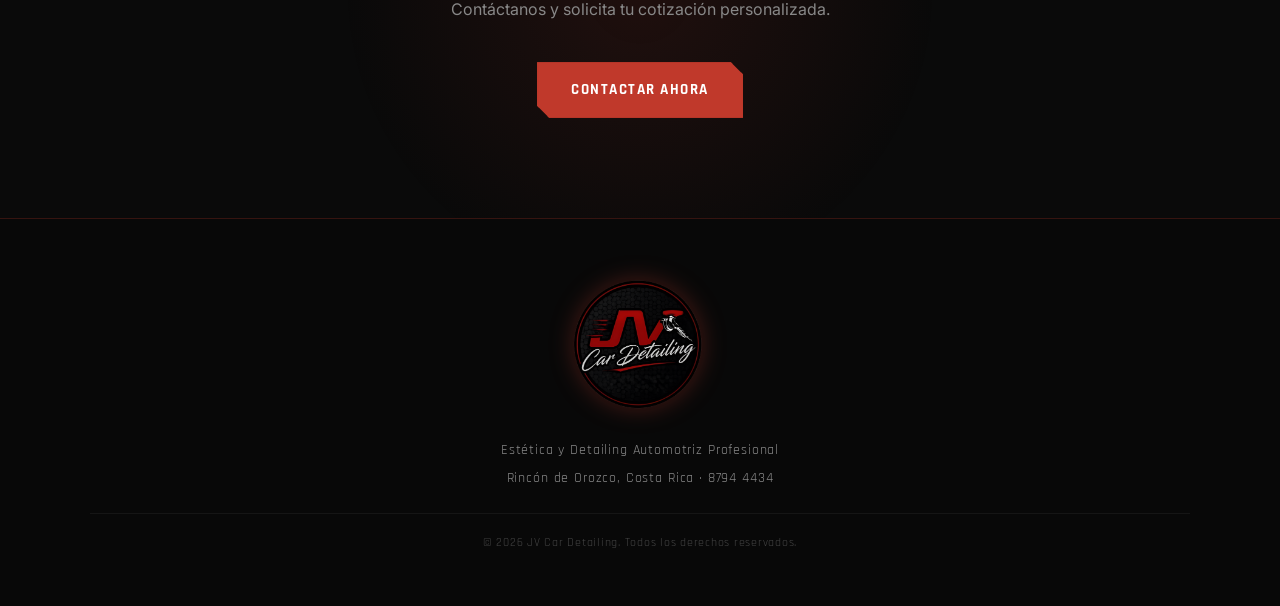
==== commit 22f2c282: "le agregue formato al codigo" ====
--- a/index.html
+++ b/index.html
@@ -13,142 +13,160 @@
 ======================================= -->
 
 
-<!-- ══════════════════════════════════════
+  <!-- ══════════════════════════════════════
      index.html — pegar en el <head>
 ══════════════════════════════════════ -->
-<meta name="description" content="JV Car Detailing — Especialistas en limpieza profunda, pulido profesional, restauración de focos y tratamientos cerámicos en Costa Rica.">
-<meta name="keywords" content="car detailing costa rica, pulido de carros, tratamiento cerámico, restauración de focos, limpieza de carros, detailing profesional">
-<meta name="author" content="JV Car Detailing">
-<meta name="robots" content="index, follow">
-<meta name="theme-color" content="#c0392b">
-
-<meta property="og:type"        content="website">
-<meta property="og:url"         content="https://kefito5.github.io/jvcardetailing/">
-<meta property="og:title"       content="JV Car Detailing | Detallado Profesional">
-<meta property="og:description" content="Especialistas en limpieza profunda, pulido profesional, restauración de focos y tratamientos cerámicos. Costa Rica.">
-<meta property="og:image"       content="https://kefito5.github.io/jvcardetailing/logo/logo.png">
-<meta property="og:locale"      content="es_CR">
-<meta property="og:site_name"   content="JV Car Detailing">
-
-<meta name="twitter:card"        content="summary_large_image">
-<meta name="twitter:title"       content="JV Car Detailing | Detallado Profesional">
-<meta name="twitter:description" content="Especialistas en detailing automotriz profesional en Costa Rica.">
-<meta name="twitter:image"       content="https://kefito5.github.io/jvcardetailing/logo/logo.png">
-
-
-<!-- ══════════════════════════════════════
+  <meta name="description"
+    content="JV Car Detailing — Especialistas en limpieza profunda, pulido profesional, restauración de focos y tratamientos cerámicos en Costa Rica.">
+  <meta name="keywords"
+    content="car detailing costa rica, pulido de carros, tratamiento cerámico, restauración de focos, limpieza de carros, detailing profesional">
+  <meta name="author" content="JV Car Detailing">
+  <meta name="robots" content="index, follow">
+  <meta name="theme-color" content="#c0392b">
+
+  <meta property="og:type" content="website">
+  <meta property="og:url" content="https://kefito5.github.io/jvcardetailing/">
+  <meta property="og:title" content="JV Car Detailing | Detallado Profesional">
+  <meta property="og:description"
+    content="Especialistas en limpieza profunda, pulido profesional, restauración de focos y tratamientos cerámicos. Costa Rica.">
+  <meta property="og:image" content="https://kefito5.github.io/jvcardetailing/logo/logo.png">
+  <meta property="og:locale" content="es_CR">
+  <meta property="og:site_name" content="JV Car Detailing">
+
+  <meta name="twitter:card" content="summary_large_image">
+  <meta name="twitter:title" content="JV Car Detailing | Detallado Profesional">
+  <meta name="twitter:description" content="Especialistas en detailing automotriz profesional en Costa Rica.">
+  <meta name="twitter:image" content="https://kefito5.github.io/jvcardetailing/logo/logo.png">
+
+
+  <!-- ══════════════════════════════════════
      html/servicios.html — pegar en el <head>
 ══════════════════════════════════════ -->
-<meta name="description" content="Servicios de JV Car Detailing — Restauración de focos, pulido profesional, tratamientos cerámicos, limpieza profunda y corrección de pintura en Costa Rica.">
-<meta name="keywords" content="servicios detailing, pulido profesional, tratamiento cerámico, restauración focos, limpieza profunda, corrección pintura costa rica">
-<meta name="author" content="JV Car Detailing">
-<meta name="robots" content="index, follow">
-<meta name="theme-color" content="#c0392b">
-
-<meta property="og:type"        content="website">
-<meta property="og:url"         content="https://kefito5.github.io/jvcardetailing/html/servicios.html">
-<meta property="og:title"       content="Servicios | JV Car Detailing">
-<meta property="og:description" content="Restauración de focos, pulido profesional, tratamientos cerámicos y más. Detailing automotriz profesional en Costa Rica.">
-<meta property="og:image"       content="https://kefito5.github.io/jvcardetailing/logo/logo.png">
-<meta property="og:locale"      content="es_CR">
-<meta property="og:site_name"   content="JV Car Detailing">
-
-<meta name="twitter:card"        content="summary_large_image">
-<meta name="twitter:title"       content="Servicios | JV Car Detailing">
-<meta name="twitter:description" content="Restauración de focos, pulido profesional, tratamientos cerámicos y más.">
-<meta name="twitter:image"       content="https://kefito5.github.io/jvcardetailing/logo/logo.png">
-
-
-<!-- ══════════════════════════════════════
+  <meta name="description"
+    content="Servicios de JV Car Detailing — Restauración de focos, pulido profesional, tratamientos cerámicos, limpieza profunda y corrección de pintura en Costa Rica.">
+  <meta name="keywords"
+    content="servicios detailing, pulido profesional, tratamiento cerámico, restauración focos, limpieza profunda, corrección pintura costa rica">
+  <meta name="author" content="JV Car Detailing">
+  <meta name="robots" content="index, follow">
+  <meta name="theme-color" content="#c0392b">
+
+  <meta property="og:type" content="website">
+  <meta property="og:url" content="https://kefito5.github.io/jvcardetailing/html/servicios.html">
+  <meta property="og:title" content="Servicios | JV Car Detailing">
+  <meta property="og:description"
+    content="Restauración de focos, pulido profesional, tratamientos cerámicos y más. Detailing automotriz profesional en Costa Rica.">
+  <meta property="og:image" content="https://kefito5.github.io/jvcardetailing/logo/logo.png">
+  <meta property="og:locale" content="es_CR">
+  <meta property="og:site_name" content="JV Car Detailing">
+
+  <meta name="twitter:card" content="summary_large_image">
+  <meta name="twitter:title" content="Servicios | JV Car Detailing">
+  <meta name="twitter:description" content="Restauración de focos, pulido profesional, tratamientos cerámicos y más.">
+  <meta name="twitter:image" content="https://kefito5.github.io/jvcardetailing/logo/logo.png">
+
+
+  <!-- ══════════════════════════════════════
      html/galeria.html — pegar en el <head>
 ══════════════════════════════════════ -->
-<meta name="description" content="Galería de trabajos de JV Car Detailing — Resultados reales de pulido, tratamientos cerámicos, restauración de focos y limpieza profunda.">
-<meta name="keywords" content="galería detailing, antes y después, resultados pulido, trabajos detailing costa rica">
-<meta name="author" content="JV Car Detailing">
-<meta name="robots" content="index, follow">
-<meta name="theme-color" content="#c0392b">
-
-<meta property="og:type"        content="website">
-<meta property="og:url"         content="https://kefito5.github.io/jvcardetailing/html/galeria.html">
-<meta property="og:title"       content="Galería | JV Car Detailing">
-<meta property="og:description" content="Resultados reales de nuestros servicios de detailing automotriz. Antes y después, pulido, cerámica y más.">
-<meta property="og:image"       content="https://kefito5.github.io/jvcardetailing/logo/logo.png">
-<meta property="og:locale"      content="es_CR">
-<meta property="og:site_name"   content="JV Car Detailing">
-
-<meta name="twitter:card"        content="summary_large_image">
-<meta name="twitter:title"       content="Galería | JV Car Detailing">
-<meta name="twitter:description" content="Resultados reales de nuestros servicios de detailing automotriz.">
-<meta name="twitter:image"       content="https://kefito5.github.io/jvcardetailing/logo/logo.png">
-
-
-<!-- ══════════════════════════════════════
+  <meta name="description"
+    content="Galería de trabajos de JV Car Detailing — Resultados reales de pulido, tratamientos cerámicos, restauración de focos y limpieza profunda.">
+  <meta name="keywords" content="galería detailing, antes y después, resultados pulido, trabajos detailing costa rica">
+  <meta name="author" content="JV Car Detailing">
+  <meta name="robots" content="index, follow">
+  <meta name="theme-color" content="#c0392b">
+
+  <meta property="og:type" content="website">
+  <meta property="og:url" content="https://kefito5.github.io/jvcardetailing/html/galeria.html">
+  <meta property="og:title" content="Galería | JV Car Detailing">
+  <meta property="og:description"
+    content="Resultados reales de nuestros servicios de detailing automotriz. Antes y después, pulido, cerámica y más.">
+  <meta property="og:image" content="https://kefito5.github.io/jvcardetailing/logo/logo.png">
+  <meta property="og:locale" content="es_CR">
+  <meta property="og:site_name" content="JV Car Detailing">
+
+  <meta name="twitter:card" content="summary_large_image">
+  <meta name="twitter:title" content="Galería | JV Car Detailing">
+  <meta name="twitter:description" content="Resultados reales de nuestros servicios de detailing automotriz.">
+  <meta name="twitter:image" content="https://kefito5.github.io/jvcardetailing/logo/logo.png">
+
+
+  <!-- ══════════════════════════════════════
      html/nosotros.html — pegar en el <head>
 ══════════════════════════════════════ -->
-<meta name="description" content="Sobre JV Car Detailing — Negocio especializado en detailing automotriz en Costa Rica. Misión, visión y valores de nuestro equipo.">
-<meta name="keywords" content="sobre nosotros, jv car detailing, detailing costa rica, quiénes somos, equipo detailing">
-<meta name="author" content="JV Car Detailing">
-<meta name="robots" content="index, follow">
-<meta name="theme-color" content="#c0392b">
-
-<meta property="og:type"        content="website">
-<meta property="og:url"         content="https://kefito5.github.io/jvcardetailing/html/nosotros.html">
-<meta property="og:title"       content="Nosotros | JV Car Detailing">
-<meta property="og:description" content="Somos un negocio especializado en detailing automotriz en Costa Rica. Conocé nuestra historia, misión y valores.">
-<meta property="og:image"       content="https://kefito5.github.io/jvcardetailing/logo/logo.png">
-<meta property="og:locale"      content="es_CR">
-<meta property="og:site_name"   content="JV Car Detailing">
-
-<meta name="twitter:card"        content="summary_large_image">
-<meta name="twitter:title"       content="Nosotros | JV Car Detailing">
-<meta name="twitter:description" content="Somos un negocio especializado en detailing automotriz en Costa Rica.">
-<meta name="twitter:image"       content="https://kefito5.github.io/jvcardetailing/logo/logo.png">
-
-
-<!-- ══════════════════════════════════════
+  <meta name="description"
+    content="Sobre JV Car Detailing — Negocio especializado en detailing automotriz en Costa Rica. Misión, visión y valores de nuestro equipo.">
+  <meta name="keywords"
+    content="sobre nosotros, jv car detailing, detailing costa rica, quiénes somos, equipo detailing">
+  <meta name="author" content="JV Car Detailing">
+  <meta name="robots" content="index, follow">
+  <meta name="theme-color" content="#c0392b">
+
+  <meta property="og:type" content="website">
+  <meta property="og:url" content="https://kefito5.github.io/jvcardetailing/html/nosotros.html">
+  <meta property="og:title" content="Nosotros | JV Car Detailing">
+  <meta property="og:description"
+    content="Somos un negocio especializado en detailing automotriz en Costa Rica. Conocé nuestra historia, misión y valores.">
+  <meta property="og:image" content="https://kefito5.github.io/jvcardetailing/logo/logo.png">
+  <meta property="og:locale" content="es_CR">
+  <meta property="og:site_name" content="JV Car Detailing">
+
+  <meta name="twitter:card" content="summary_large_image">
+  <meta name="twitter:title" content="Nosotros | JV Car Detailing">
+  <meta name="twitter:description" content="Somos un negocio especializado en detailing automotriz en Costa Rica.">
+  <meta name="twitter:image" content="https://kefito5.github.io/jvcardetailing/logo/logo.png">
+
+
+  <!-- ══════════════════════════════════════
      html/contacto.html — pegar en el <head>
 ══════════════════════════════════════ -->
-<meta name="description" content="Contacto JV Car Detailing — Escribinos por WhatsApp al +506 8794-4434. Ubicados en San Rafael, Alajuela, Costa Rica.">
-<meta name="keywords" content="contacto detailing, whatsapp detailing costa rica, ubicación jv car detailing, san rafael alajuela">
-<meta name="author" content="JV Car Detailing">
-<meta name="robots" content="index, follow">
-<meta name="theme-color" content="#c0392b">
-
-<meta property="og:type"        content="website">
-<meta property="og:url"         content="https://kefito5.github.io/jvcardetailing/html/contacto.html">
-<meta property="og:title"       content="Contacto | JV Car Detailing">
-<meta property="og:description" content="Contactanos por WhatsApp al +506 8794-4434. Ubicados en San Rafael, Alajuela, Costa Rica. Lunes a Sábado 8AM-6PM.">
-<meta property="og:image"       content="https://kefito5.github.io/jvcardetailing/logo/logo.png">
-<meta property="og:locale"      content="es_CR">
-<meta property="og:site_name"   content="JV Car Detailing">
-
-<meta name="twitter:card"        content="summary_large_image">
-<meta name="twitter:title"       content="Contacto | JV Car Detailing">
-<meta name="twitter:description" content="Contactanos por WhatsApp al +506 8794-4434. San Rafael, Alajuela, Costa Rica.">
-<meta name="twitter:image"       content="https://kefito5.github.io/jvcardetailing/logo/logo.png">
-
-
-<!-- ══════════════════════════════════════
+  <meta name="description"
+    content="Contacto JV Car Detailing — Escribinos por WhatsApp al +506 8794-4434. Ubicados en San Rafael, Alajuela, Costa Rica.">
+  <meta name="keywords"
+    content="contacto detailing, whatsapp detailing costa rica, ubicación jv car detailing, san rafael alajuela">
+  <meta name="author" content="JV Car Detailing">
+  <meta name="robots" content="index, follow">
+  <meta name="theme-color" content="#c0392b">
+
+  <meta property="og:type" content="website">
+  <meta property="og:url" content="https://kefito5.github.io/jvcardetailing/html/contacto.html">
+  <meta property="og:title" content="Contacto | JV Car Detailing">
+  <meta property="og:description"
+    content="Contactanos por WhatsApp al +506 8794-4434. Ubicados en San Rafael, Alajuela, Costa Rica. Lunes a Sábado 8AM-6PM.">
+  <meta property="og:image" content="https://kefito5.github.io/jvcardetailing/logo/logo.png">
+  <meta property="og:locale" content="es_CR">
+  <meta property="og:site_name" content="JV Car Detailing">
+
+  <meta name="twitter:card" content="summary_large_image">
+  <meta name="twitter:title" content="Contacto | JV Car Detailing">
+  <meta name="twitter:description"
+    content="Contactanos por WhatsApp al +506 8794-4434. San Rafael, Alajuela, Costa Rica.">
+  <meta name="twitter:image" content="https://kefito5.github.io/jvcardetailing/logo/logo.png">
+
+
+  <!-- ══════════════════════════════════════
      html/cotizacion.html — pegar en el <head>
 ══════════════════════════════════════ -->
-<meta name="description" content="Solicitar cotización — JV Car Detailing. Completá el formulario con los datos de tu vehículo y te contactamos por WhatsApp de inmediato.">
-<meta name="keywords" content="cotización detailing, precio pulido carros, cotizar detailing costa rica, presupuesto detailing">
-<meta name="author" content="JV Car Detailing">
-<meta name="robots" content="index, follow">
-<meta name="theme-color" content="#c0392b">
-
-<meta property="og:type"        content="website">
-<meta property="og:url"         content="https://kefito5.github.io/jvcardetailing/html/cotizacion.html">
-<meta property="og:title"       content="Solicitar Cotización | JV Car Detailing">
-<meta property="og:description" content="Completá el formulario con los datos de tu vehículo y te contactamos por WhatsApp con tu cotización personalizada.">
-<meta property="og:image"       content="https://kefito5.github.io/jvcardetailing/logo/logo.png">
-<meta property="og:locale"      content="es_CR">
-<meta property="og:site_name"   content="JV Car Detailing">
-
-<meta name="twitter:card"        content="summary_large_image">
-<meta name="twitter:title"       content="Solicitar Cotización | JV Car Detailing">
-<meta name="twitter:description" content="Completá el formulario y recibí tu cotización personalizada por WhatsApp.">
-<meta name="twitter:image"       content="https://kefito5.github.io/jvcardetailing/logo/logo.png">
+  <meta name="description"
+    content="Solicitar cotización — JV Car Detailing. Completá el formulario con los datos de tu vehículo y te contactamos por WhatsApp de inmediato.">
+  <meta name="keywords"
+    content="cotización detailing, precio pulido carros, cotizar detailing costa rica, presupuesto detailing">
+  <meta name="author" content="JV Car Detailing">
+  <meta name="robots" content="index, follow">
+  <meta name="theme-color" content="#c0392b">
+
+  <meta property="og:type" content="website">
+  <meta property="og:url" content="https://kefito5.github.io/jvcardetailing/html/cotizacion.html">
+  <meta property="og:title" content="Solicitar Cotización | JV Car Detailing">
+  <meta property="og:description"
+    content="Completá el formulario con los datos de tu vehículo y te contactamos por WhatsApp con tu cotización personalizada.">
+  <meta property="og:image" content="https://kefito5.github.io/jvcardetailing/logo/logo.png">
+  <meta property="og:locale" content="es_CR">
+  <meta property="og:site_name" content="JV Car Detailing">
+
+  <meta name="twitter:card" content="summary_large_image">
+  <meta name="twitter:title" content="Solicitar Cotización | JV Car Detailing">
+  <meta name="twitter:description" content="Completá el formulario y recibí tu cotización personalizada por WhatsApp.">
+  <meta name="twitter:image" content="https://kefito5.github.io/jvcardetailing/logo/logo.png">
 </head>
 
 <body>
--- a/style.css
+++ b/style.css
@@ -8,23 +8,29 @@
 
 /* ── Variables ── */
 :root {
-  --red:        #c0392b;
+  --red: #c0392b;
   --red-bright: #e74c3c;
-  --red-glow:   rgba(192, 57, 43, 0.35);
-  --black:      #0a0a0a;
-  --surface:    #111111;
-  --surface2:   #181818;
-  --border:     rgba(192, 57, 43, 0.25);
-  --text:       #f0f0f0;
-  --muted:      #888;
-  --font-hero:  'Bebas Neue', sans-serif;
-  --font-ui:    'Rajdhani', sans-serif;
-  --font-body:  'Inter', sans-serif;
-  --ease-out:   cubic-bezier(0.16, 1, 0.3, 1);
+  --red-glow: rgba(192, 57, 43, 0.35);
+  --black: #0a0a0a;
+  --surface: #111111;
+  --surface2: #181818;
+  --border: rgba(192, 57, 43, 0.25);
+  --text: #f0f0f0;
+  --muted: #888;
+  --font-hero: 'Bebas Neue', sans-serif;
+  --font-ui: 'Rajdhani', sans-serif;
+  --font-body: 'Inter', sans-serif;
+  --ease-out: cubic-bezier(0.16, 1, 0.3, 1);
 }
 
 /* ── Reset ── */
-*, *::before, *::after { box-sizing: border-box; margin: 0; padding: 0; }
+*,
+*::before,
+*::after {
+  box-sizing: border-box;
+  margin: 0;
+  padding: 0;
+}
 
 html {
   scroll-behavior: smooth;
@@ -39,21 +45,42 @@
   overflow-x: hidden;
 }
 
-img { max-width: 100%; display: block; }
-a  { text-decoration: none; color: inherit; }
-ul { list-style: none; }
+img {
+  max-width: 100%;
+  display: block;
+}
+
+a {
+  text-decoration: none;
+  color: inherit;
+}
+
+ul {
+  list-style: none;
+}
 
 /* ── Scrollbar ── */
-::-webkit-scrollbar { width: 6px; }
-::-webkit-scrollbar-track { background: var(--black); }
-::-webkit-scrollbar-thumb { background: var(--red); border-radius: 3px; }
+::-webkit-scrollbar {
+  width: 6px;
+}
+
+::-webkit-scrollbar-track {
+  background: var(--black);
+}
+
+::-webkit-scrollbar-thumb {
+  background: var(--red);
+  border-radius: 3px;
+}
 
 /* ───────────────────────────────────────
    NAVBAR
 ─────────────────────────────────────── */
 header {
   position: fixed;
-  top: 0; left: 0; right: 0;
+  top: 0;
+  left: 0;
+  right: 0;
   z-index: 100;
   padding: 0 5%;
   background: rgba(10, 10, 10, 0.85);
@@ -78,6 +105,7 @@
   transition: filter 0.3s, transform 0.3s;
   filter: drop-shadow(0 0 8px var(--red-glow));
 }
+
 .logo:hover img {
   filter: drop-shadow(0 0 18px var(--red));
   transform: scale(1.04);
@@ -103,8 +131,10 @@
 nav ul li a::after {
   content: '';
   position: absolute;
-  bottom: 0; left: 0;
-  width: 0; height: 2px;
+  bottom: 0;
+  left: 0;
+  width: 0;
+  height: 2px;
   background: var(--red-bright);
   transition: width 0.35s var(--ease-out);
 }
@@ -119,26 +149,47 @@
   width: 100%;
 }
 
-/* Hamburger */
 .hamburger {
   display: none;
-  flex-direction: column;
-  gap: 5px;
+  align-items: center;
+  justify-content: center;
   cursor: pointer;
   padding: 4px;
-}
-
-.hamburger span {
-  display: block;
-  width: 26px; height: 2px;
-  background: var(--text);
-  border-radius: 2px;
-  transition: all 0.35s var(--ease-out);
-}
-
-.hamburger.open span:nth-child(1) { transform: translateY(7px) rotate(45deg); }
-.hamburger.open span:nth-child(2) { opacity: 0; transform: scaleX(0); }
-.hamburger.open span:nth-child(3) { transform: translateY(-7px) rotate(-45deg); }
+  background: none;
+  border: none;
+  width: 36px;
+  height: 36px;
+}
+
+.hamburger img {
+  width: 28px;
+  height: 28px;
+  object-fit: contain;
+  transition: opacity 0.3s, transform 0.3s;
+}
+
+.hamburger.open img {
+  opacity: 0;
+  transform: rotate(90deg) scale(0.7);
+}
+
+.hamburger .close-icon {
+  position: absolute;
+  font-size: 1.4rem;
+  color: var(--text);
+  opacity: 0;
+  transition: opacity 0.3s, transform 0.3s;
+  transform: rotate(-90deg) scale(0.7);
+}
+
+.hamburger.open .close-icon {
+  opacity: 1;
+  transform: rotate(0deg) scale(1);
+}
+
+n span:nth-child(3) {
+  transform: translateY(-7px) rotate(-45deg);
+}
 
 /* ───────────────────────────────────────
    HERO SECTION
@@ -151,10 +202,11 @@
   overflow: hidden;
 }
 
-#inicio > img {
+#inicio>img {
   position: absolute;
   inset: 0;
-  width: 100%; height: 100%;
+  width: 100%;
+  height: 100%;
   object-fit: cover;
   object-position: center;
   transform: scale(1.06);
@@ -162,7 +214,9 @@
 }
 
 @keyframes heroZoom {
-  to { transform: scale(1); }
+  to {
+    transform: scale(1);
+  }
 }
 
 /* Gradiente oscuro sobre la imagen */
@@ -171,8 +225,8 @@
   position: absolute;
   inset: 0;
   background:
-    linear-gradient(to right, rgba(10,10,10,0.92) 45%, rgba(10,10,10,0.4) 100%),
-    linear-gradient(to top, rgba(10,10,10,0.8) 0%, transparent 60%);
+    linear-gradient(to right, rgba(10, 10, 10, 0.92) 45%, rgba(10, 10, 10, 0.4) 100%),
+    linear-gradient(to top, rgba(10, 10, 10, 0.8) 0%, transparent 60%);
   z-index: 1;
 }
 
@@ -180,14 +234,16 @@
 #inicio::after {
   content: '';
   position: absolute;
-  top: 0; right: 38%;
-  width: 2px; height: 100%;
+  top: 0;
+  right: 38%;
+  width: 2px;
+  height: 100%;
   background: linear-gradient(to bottom, transparent, var(--red), transparent);
   z-index: 1;
   opacity: 0.4;
 }
 
-#inicio > div {
+#inicio>div {
   position: relative;
   z-index: 2;
   padding: 120px 7% 80px;
@@ -195,7 +251,7 @@
 }
 
 /* Badge superior */
-#inicio > div::before {
+#inicio>div::before {
   content: '— DETAILING PROFESIONAL';
   display: block;
   font-family: var(--font-ui);
@@ -277,12 +333,15 @@
   content: '';
   position: absolute;
   inset: 0;
-  background: rgba(255,255,255,0.08);
+  background: rgba(255, 255, 255, 0.08);
   transform: translateX(-100%);
   transition: transform 0.35s var(--ease-out);
 }
 
-.btn-primary:hover::after { transform: translateX(0); }
+.btn-primary:hover::after {
+  transform: translateX(0);
+}
+
 .btn-primary:hover {
   background: var(--red-bright);
   border-color: var(--red-bright);
@@ -302,7 +361,7 @@
   font-weight: 700;
   letter-spacing: 0.1em;
   text-transform: uppercase;
-  border: 2px solid rgba(255,255,255,0.2);
+  border: 2px solid rgba(255, 255, 255, 0.2);
   clip-path: polygon(0 0, calc(100% - 12px) 0, 100% 12px, 100% 100%, 12px 100%, 0 calc(100% - 12px));
   transition: border-color 0.3s, color 0.3s, transform 0.25s;
 }
@@ -331,7 +390,7 @@
   margin-bottom: 0.8rem;
 }
 
-section > h2,
+section>h2,
 .section-title {
   font-family: var(--font-hero);
   font-size: clamp(2.4rem, 5vw, 3.8rem);
@@ -342,11 +401,12 @@
 }
 
 /* Línea decorativa bajo títulos */
-section > h2::after,
+section>h2::after,
 .section-title::after {
   content: '';
   display: block;
-  width: 60px; height: 3px;
+  width: 60px;
+  height: 3px;
   background: var(--red);
   margin-top: 0.7rem;
   border-radius: 2px;
@@ -365,8 +425,10 @@
 .services-section::before {
   content: '';
   position: absolute;
-  top: -60px; right: -60px;
-  width: 400px; height: 400px;
+  top: -60px;
+  right: -60px;
+  width: 400px;
+  height: 400px;
   background: radial-gradient(circle, var(--red-glow) 0%, transparent 70%);
   pointer-events: none;
 }
@@ -398,7 +460,9 @@
   transition: opacity 0.4s;
 }
 
-.service-card:hover::before { opacity: 1; }
+.service-card:hover::before {
+  opacity: 1;
+}
 
 .service-card:hover {
   transform: translateY(-6px);
@@ -437,10 +501,11 @@
 /* Número decorativo */
 .service-card .card-num {
   position: absolute;
-  bottom: 1rem; right: 1.2rem;
+  bottom: 1rem;
+  right: 1.2rem;
   font-family: var(--font-hero);
   font-size: 4rem;
-  color: rgba(255,255,255,0.04);
+  color: rgba(255, 255, 255, 0.04);
   line-height: 1;
   pointer-events: none;
   transition: color 0.4s;
@@ -526,7 +591,9 @@
 .benefits-section::after {
   content: '';
   position: absolute;
-  bottom: 0; left: 0; right: 0;
+  bottom: 0;
+  left: 0;
+  right: 0;
   height: 1px;
   background: linear-gradient(to right, transparent, var(--red), transparent);
 }
@@ -555,9 +622,12 @@
 }
 
 .benefit-arrow {
-  width: 28px; height: 28px;
+  width: 28px;
+  height: 28px;
   background: var(--red);
-  display: flex; align-items: center; justify-content: center;
+  display: flex;
+  align-items: center;
+  justify-content: center;
   flex-shrink: 0;
   clip-path: polygon(0 0, 60% 0, 100% 50%, 60% 100%, 0 100%, 40% 50%);
   transition: background 0.3s;
@@ -587,10 +657,12 @@
 .cta-section::before {
   content: '';
   position: absolute;
-  top: 50%; left: 50%;
+  top: 50%;
+  left: 50%;
   transform: translate(-50%, -50%);
-  width: 600px; height: 600px;
-  background: radial-gradient(circle, rgba(192,57,43,0.12) 0%, transparent 70%);
+  width: 600px;
+  height: 600px;
+  background: radial-gradient(circle, rgba(192, 57, 43, 0.12) 0%, transparent 70%);
   pointer-events: none;
 }
 
@@ -600,7 +672,9 @@
   margin: 0 auto 1rem;
 }
 
-.cta-section h2::after { margin: 0.7rem auto 0; }
+.cta-section h2::after {
+  margin: 0.7rem auto 0;
+}
 
 .cta-section p {
   color: var(--muted);
@@ -636,7 +710,7 @@
   font-size: 0.78rem;
   color: #444;
   padding-top: 1.2rem;
-  border-top: 1px solid rgba(255,255,255,0.05);
+  border-top: 1px solid rgba(255, 255, 255, 0.05);
 }
 
 /* ───────────────────────────────────────
@@ -679,13 +753,27 @@
    KEYFRAMES
 ─────────────────────────────────────── */
 @keyframes fadeUp {
-  from { opacity: 0; transform: translateY(28px); }
-  to   { opacity: 1; transform: translateY(0); }
+  from {
+    opacity: 0;
+    transform: translateY(28px);
+  }
+
+  to {
+    opacity: 1;
+    transform: translateY(0);
+  }
 }
 
 @keyframes pulse-red {
-  0%, 100% { box-shadow: 0 0 0 0 var(--red-glow); }
-  50%       { box-shadow: 0 0 0 12px transparent; }
+
+  0%,
+  100% {
+    box-shadow: 0 0 0 0 var(--red-glow);
+  }
+
+  50% {
+    box-shadow: 0 0 0 12px transparent;
+  }
 }
 
 /* ───────────────────────────────────────
@@ -712,23 +800,28 @@
 }
 
 .cursor-dot {
-  width: 6px; height: 6px;
+  width: 6px;
+  height: 6px;
   background: var(--red-bright);
-  top: 0; left: 0;
+  top: 0;
+  left: 0;
   transform: translate(-50%, -50%);
 }
 
 .cursor-ring {
-  width: 32px; height: 32px;
+  width: 32px;
+  height: 32px;
   border: 1.5px solid var(--red-bright);
-  top: 0; left: 0;
+  top: 0;
+  left: 0;
   transform: translate(-50%, -50%);
   transition: width 0.3s, height 0.3s, opacity 0.3s, border-color 0.3s;
   opacity: 0.6;
 }
 
 .cursor-ring.hover {
-  width: 48px; height: 48px;
+  width: 48px;
+  height: 48px;
   border-color: #fff;
   opacity: 1;
 }
@@ -741,6 +834,7 @@
     grid-template-columns: 1fr;
     gap: 2.5rem;
   }
+
   .about-stats {
     grid-template-columns: 1fr 1fr;
   }
@@ -749,8 +843,10 @@
 @media (max-width: 700px) {
   nav ul {
     position: fixed;
-    top: 70px; left: 0; right: 0;
-    background: rgba(10,10,10,0.97);
+    top: 70px;
+    left: 0;
+    right: 0;
+    background: rgba(10, 10, 10, 0.97);
     flex-direction: column;
     gap: 0;
     padding: 1rem 0;
@@ -773,19 +869,31 @@
     font-size: 1.1rem;
   }
 
-  nav ul li a::after { display: none; }
-
-  .hamburger { display: flex; }
-
-  #inicio > div {
+  nav ul li a::after {
+    display: none;
+  }
+
+  .hamburger {
+    display: flex;
+  }
+
+  #inicio>div {
     padding: 110px 6% 60px;
   }
 
-  section { padding: 70px 6%; }
-
-  .services-grid { grid-template-columns: 1fr; }
-  .benefits-grid { grid-template-columns: 1fr; }
-}
+  section {
+    padding: 70px 6%;
+  }
+
+  .services-grid {
+    grid-template-columns: 1fr;
+  }
+
+  .benefits-grid {
+    grid-template-columns: 1fr;
+  }
+}
+
 /* =======================================
    LOADER — Agregar al FINAL de style.css
 ======================================= */
@@ -850,7 +958,9 @@
 }
 
 @keyframes loader-spin {
-  to { transform: rotate(360deg); }
+  to {
+    transform: rotate(360deg);
+  }
 }
 
 /* Logo */
@@ -871,8 +981,17 @@
 }
 
 @keyframes loader-pulse {
-  0%, 100% { transform: scale(1);    filter: drop-shadow(0 0 8px rgba(192,57,43,0.3)); }
-  50%       { transform: scale(1.06); filter: drop-shadow(0 0 20px rgba(192,57,43,0.6)); }
+
+  0%,
+  100% {
+    transform: scale(1);
+    filter: drop-shadow(0 0 8px rgba(192, 57, 43, 0.3));
+  }
+
+  50% {
+    transform: scale(1.06);
+    filter: drop-shadow(0 0 20px rgba(192, 57, 43, 0.6));
+  }
 }
 
 /* Texto */
@@ -937,15 +1056,325 @@
   animation: loader-dot 1.2s ease-in-out infinite;
 }
 
-.loader-dots span:nth-child(2) { animation-delay: 0.2s; }
-.loader-dots span:nth-child(3) { animation-delay: 0.4s; }
+.loader-dots span:nth-child(2) {
+  animation-delay: 0.2s;
+}
+
+.loader-dots span:nth-child(3) {
+  animation-delay: 0.4s;
+}
 
 @keyframes loader-dot {
-  0%, 100% { background: rgba(192, 57, 43, 0.3); transform: scale(1); }
-  50%       { background: #e74c3c;                transform: scale(1.4); }
+
+  0%,
+  100% {
+    background: rgba(192, 57, 43, 0.3);
+    transform: scale(1);
+  }
+
+  50% {
+    background: #e74c3c;
+    transform: scale(1.4);
+  }
 }
 
 @keyframes loader-fadeUp {
-  from { opacity: 0; transform: translateY(12px); }
-  to   { opacity: 1; transform: translateY(0); }
+  from {
+    opacity: 0;
+    transform: translateY(12px);
+  }
+
+  to {
+    opacity: 1;
+    transform: translateY(0);
+  }
+}
+
+/* boton flotante de los tips */
+/* =======================================
+   TIPS FLOTANTE — agregar al final de style.css
+======================================= */
+
+/* ── Botón flotante tips ── */
+.tips-float {
+  position: fixed;
+  bottom: 6rem;
+  left: 2rem;
+  z-index: 90;
+  display: flex;
+  align-items: center;
+  gap: 0.7rem;
+  background: var(--surface);
+  border: 1px solid var(--border);
+  color: var(--text);
+  padding: 0.75rem 1.2rem 0.75rem 0.9rem;
+  border-radius: 50px;
+  cursor: pointer;
+  font-family: var(--font-ui);
+  font-size: 0.85rem;
+  font-weight: 700;
+  letter-spacing: 0.08em;
+  text-transform: uppercase;
+  box-shadow: 0 8px 32px rgba(0, 0, 0, 0.4);
+  transition: border-color 0.3s, transform 0.3s, box-shadow 0.3s, background 0.3s;
+  animation: floatIn 0.8s 1.5s var(--ease-out) both;
+}
+
+.tips-float:hover {
+  border-color: var(--red);
+  background: var(--surface2);
+  transform: translateY(-3px) scale(1.03);
+  box-shadow: 0 12px 40px rgba(192, 57, 43, 0.25);
+}
+
+.tips-float img {
+  width: 26px;
+  height: 26px;
+  object-fit: contain;
+  filter: drop-shadow(0 0 6px rgba(192, 57, 43, 0.5));
+  transition: transform 0.4s var(--ease-out);
+}
+
+.tips-float:hover img {
+  transform: rotate(-10deg) scale(1.15);
+}
+
+/* Pulso sutil */
+.tips-float::before {
+  content: '';
+  position: absolute;
+  inset: 0;
+  border-radius: 50px;
+  border: 1px solid var(--red);
+  animation: tips-pulse 2.5s ease-out infinite;
+  pointer-events: none;
+}
+
+@keyframes tips-pulse {
+  0% {
+    transform: scale(1);
+    opacity: 0.6;
+  }
+
+  100% {
+    transform: scale(1.18);
+    opacity: 0;
+  }
+}
+
+/* Móvil — solo ícono */
+@media (max-width: 600px) {
+  .tips-float span {
+    display: none;
+  }
+
+  .tips-float {
+    padding: 0.85rem;
+    border-radius: 50%;
+    bottom: 5.5rem;
+    left: 1.2rem;
+  }
+
+  .tips-float::before {
+    border-radius: 50%;
+  }
+}
+
+/* ── Panel de tips ── */
+.tips-panel {
+  position: fixed;
+  bottom: 10rem;
+  left: 2rem;
+  z-index: 91;
+  width: 340px;
+  background: var(--surface);
+  border: 1px solid var(--border);
+  clip-path: polygon(0 0, calc(100% - 16px) 0, 100% 16px, 100% 100%, 0 100%);
+  box-shadow: 0 20px 60px rgba(0, 0, 0, 0.5), 0 0 0 1px rgba(192, 57, 43, 0.1);
+  opacity: 0;
+  transform: translateY(16px) scale(0.97);
+  pointer-events: none;
+  transition: opacity 0.35s var(--ease-out), transform 0.35s var(--ease-out);
+}
+
+.tips-panel.open {
+  opacity: 1;
+  transform: translateY(0) scale(1);
+  pointer-events: auto;
+}
+
+/* Header del panel */
+.tips-panel__header {
+  padding: 1.2rem 1.5rem;
+  border-bottom: 1px solid var(--border);
+  display: flex;
+  align-items: center;
+  justify-content: space-between;
+  background: var(--surface2);
+}
+
+.tips-panel__title {
+  font-family: var(--font-ui);
+  font-size: 0.8rem;
+  font-weight: 700;
+  letter-spacing: 0.2em;
+  text-transform: uppercase;
+  color: var(--red-bright);
+  display: flex;
+  align-items: center;
+  gap: 0.5rem;
+}
+
+.tips-panel__close {
+  background: none;
+  border: none;
+  color: var(--muted);
+  font-size: 1.1rem;
+  cursor: pointer;
+  line-height: 1;
+  padding: 0.2rem;
+  transition: color 0.3s, transform 0.3s;
+}
+
+.tips-panel__close:hover {
+  color: var(--red-bright);
+  transform: rotate(90deg);
+}
+
+/* Tabs de categorías */
+.tips-tabs {
+  display: flex;
+  border-bottom: 1px solid var(--border);
+  overflow-x: auto;
+  scrollbar-width: none;
+}
+
+.tips-tabs::-webkit-scrollbar {
+  display: none;
+}
+
+.tips-tab {
+  flex: 1;
+  padding: 0.7rem 0.5rem;
+  background: none;
+  border: none;
+  border-bottom: 2px solid transparent;
+  color: var(--muted);
+  font-family: var(--font-ui);
+  font-size: 0.72rem;
+  font-weight: 700;
+  letter-spacing: 0.1em;
+  text-transform: uppercase;
+  cursor: pointer;
+  transition: color 0.3s, border-color 0.3s;
+  white-space: nowrap;
+}
+
+.tips-tab.active,
+.tips-tab:hover {
+  color: var(--text);
+  border-bottom-color: var(--red);
+}
+
+/* Contenido de tips */
+.tips-content {
+  padding: 1.2rem 1.5rem;
+  max-height: 340px;
+  overflow-y: auto;
+  scrollbar-width: thin;
+  scrollbar-color: var(--red) transparent;
+}
+
+.tips-content::-webkit-scrollbar {
+  width: 3px;
+}
+
+.tips-content::-webkit-scrollbar-thumb {
+  background: var(--red);
+  border-radius: 3px;
+}
+
+.tips-category {
+  display: none;
+  flex-direction: column;
+  gap: 0.9rem;
+}
+
+.tips-category.active {
+  display: flex;
+}
+
+/* Item de tip */
+.tip-card {
+  display: flex;
+  align-items: flex-start;
+  gap: 0.9rem;
+  padding: 0.9rem 1rem;
+  background: var(--surface2);
+  border: 1px solid var(--border);
+  clip-path: polygon(0 0, calc(100% - 8px) 0, 100% 8px, 100% 100%, 0 100%);
+  transition: border-color 0.3s, transform 0.3s;
+}
+
+.tip-card:hover {
+  border-color: var(--red);
+  transform: translateX(4px);
+}
+
+.tip-card__icon {
+  width: 32px;
+  height: 32px;
+  min-width: 32px;
+  object-fit: contain;
+  filter: drop-shadow(0 0 6px rgba(192, 57, 43, 0.3));
+}
+
+.tip-card__body {
+  flex: 1;
+}
+
+.tip-card__title {
+  font-family: var(--font-ui);
+  font-size: 0.82rem;
+  font-weight: 700;
+  letter-spacing: 0.05em;
+  color: #fff;
+  margin-bottom: 0.2rem;
+}
+
+.tip-card__desc {
+  font-size: 0.78rem;
+  color: var(--muted);
+  line-height: 1.5;
+}
+
+/* Footer del panel */
+.tips-panel__footer {
+  padding: 1rem 1.5rem;
+  border-top: 1px solid var(--border);
+  text-align: center;
+}
+
+.tips-panel__footer a {
+  font-family: var(--font-ui);
+  font-size: 0.78rem;
+  font-weight: 700;
+  letter-spacing: 0.1em;
+  text-transform: uppercase;
+  color: var(--red-bright);
+  transition: color 0.3s;
+}
+
+.tips-panel__footer a:hover {
+  color: #fff;
+}
+
+/* Responsive */
+@media (max-width: 600px) {
+  .tips-panel {
+    left: 1rem;
+    right: 1rem;
+    width: auto;
+    bottom: 9rem;
+  }
 }
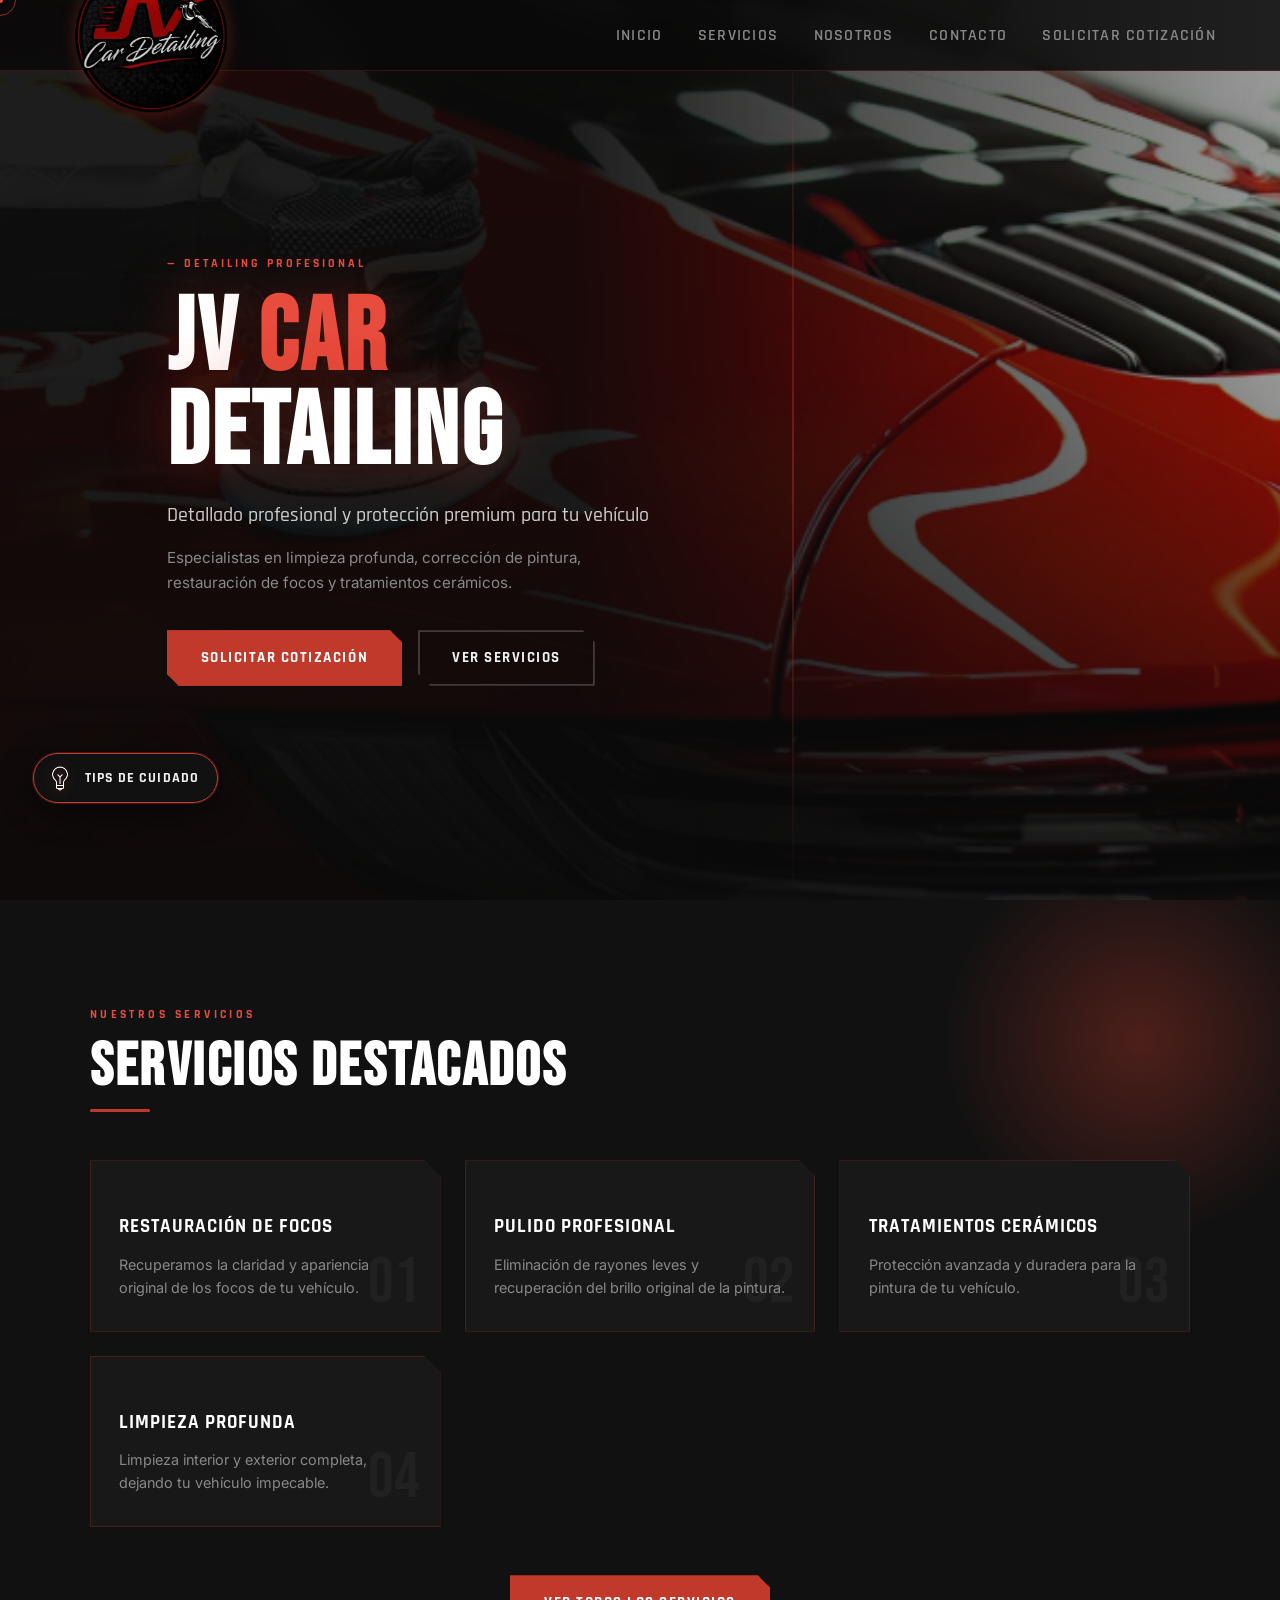
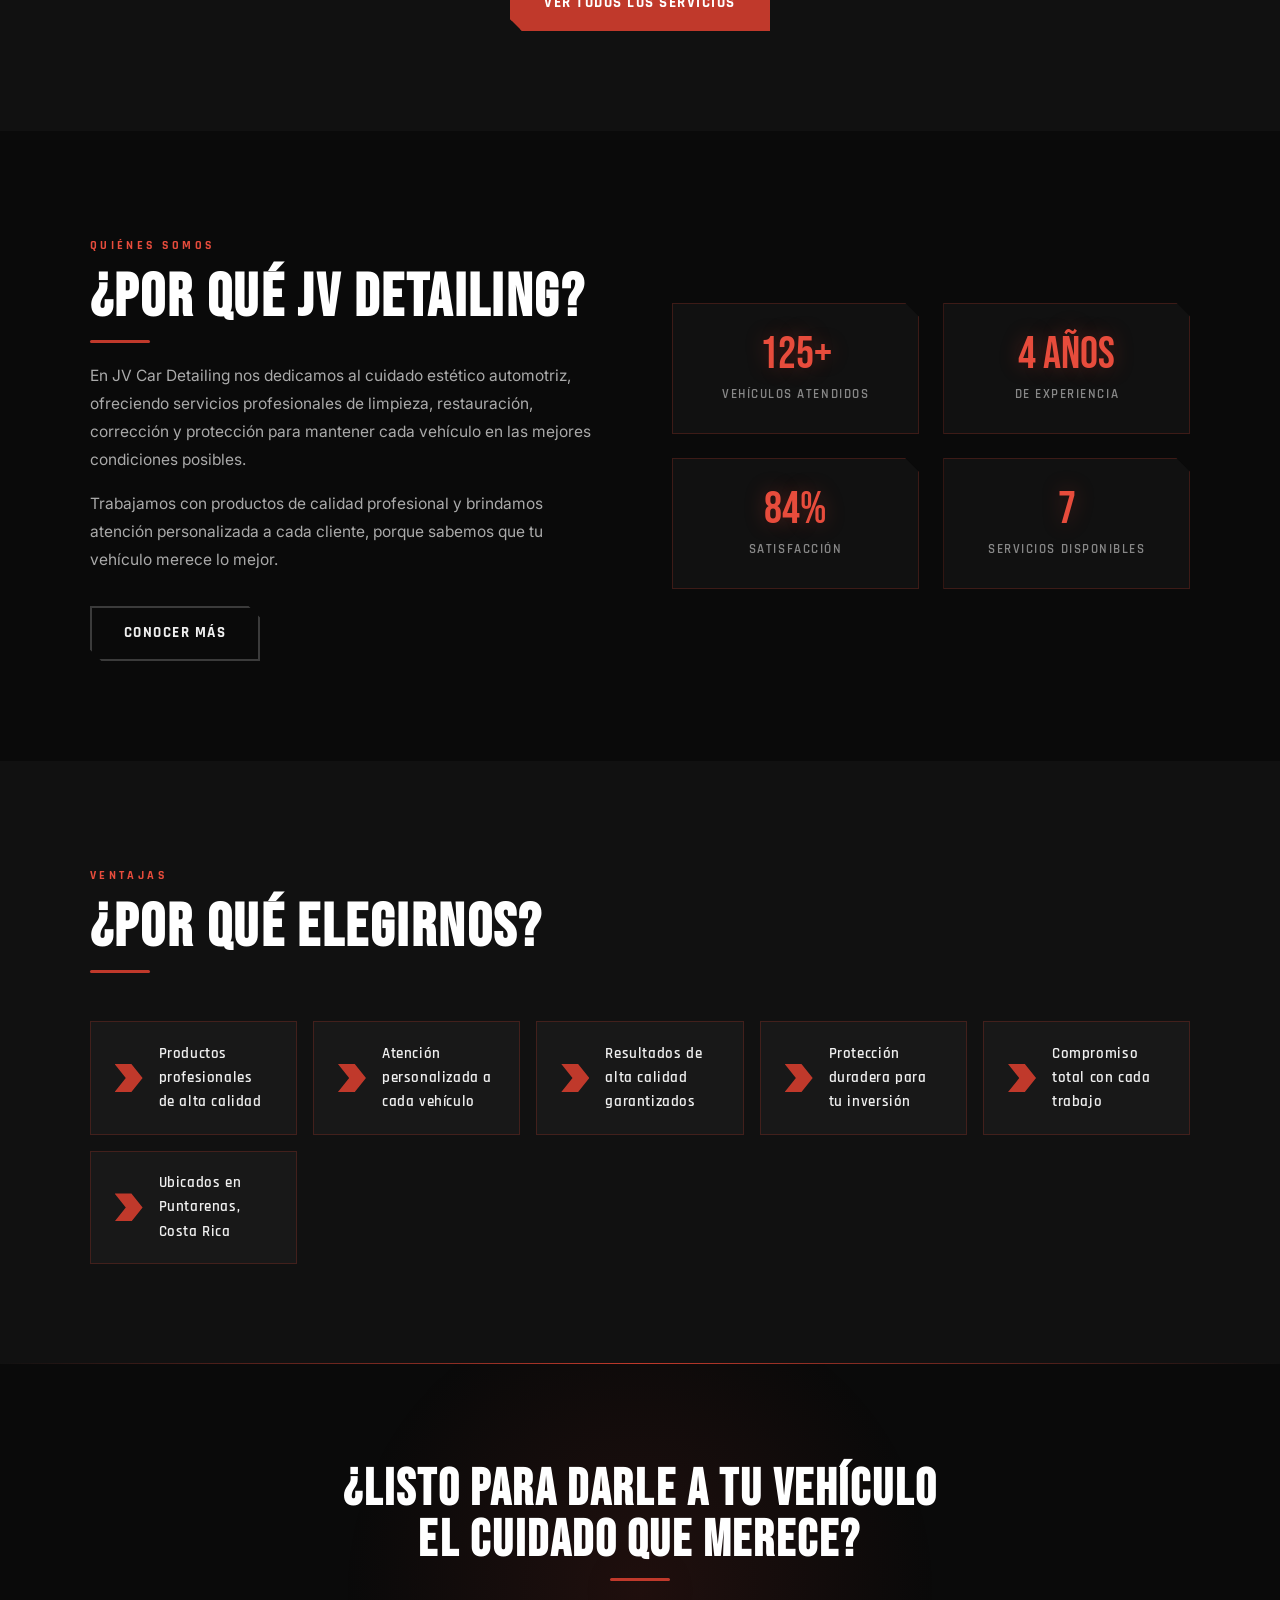
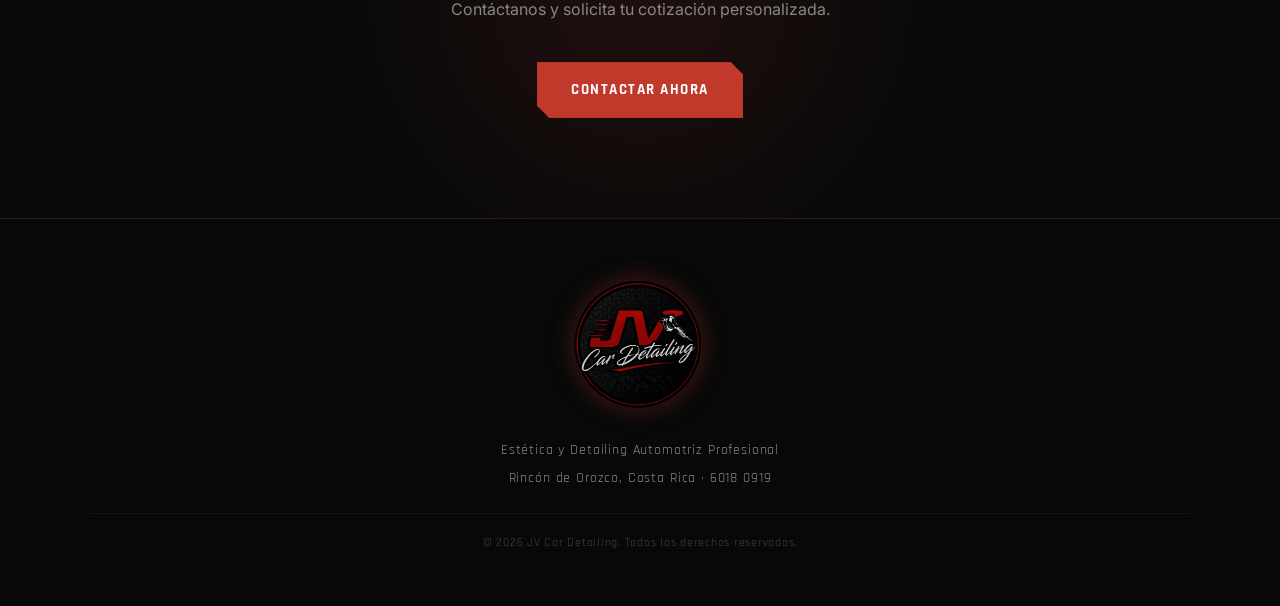
==== commit 8f254978: "se cambio el numero de telefono y se quito un qr" ====
--- a/index.html
+++ b/index.html
@@ -120,7 +120,7 @@
      html/contacto.html — pegar en el <head>
 ══════════════════════════════════════ -->
   <meta name="description"
-    content="Contacto JV Car Detailing — Escribinos por WhatsApp al +506 8794-4434. Ubicados en San Rafael, Alajuela, Costa Rica.">
+    content="Contacto JV Car Detailing — Escribinos por WhatsApp al +506 6018 0919. Ubicados en San Rafael, Alajuela, Costa Rica.">
   <meta name="keywords"
     content="contacto detailing, whatsapp detailing costa rica, ubicación jv car detailing, san rafael alajuela">
   <meta name="author" content="JV Car Detailing">
@@ -131,7 +131,7 @@
   <meta property="og:url" content="https://kefito5.github.io/jvcardetailing/html/contacto.html">
   <meta property="og:title" content="Contacto | JV Car Detailing">
   <meta property="og:description"
-    content="Contactanos por WhatsApp al +506 8794-4434. Ubicados en San Rafael, Alajuela, Costa Rica. Lunes a Sábado 8AM-6PM.">
+    content="Contactanos por WhatsApp al +506 6018 0919. Ubicados en San Rafael, Alajuela, Costa Rica. Lunes a Sábado 8AM-6PM.">
   <meta property="og:image" content="https://kefito5.github.io/jvcardetailing/logo/logo.png">
   <meta property="og:locale" content="es_CR">
   <meta property="og:site_name" content="JV Car Detailing">
@@ -139,7 +139,7 @@
   <meta name="twitter:card" content="summary_large_image">
   <meta name="twitter:title" content="Contacto | JV Car Detailing">
   <meta name="twitter:description"
-    content="Contactanos por WhatsApp al +506 8794-4434. San Rafael, Alajuela, Costa Rica.">
+    content="Contactanos por WhatsApp al +506 6018 0919. San Rafael, Alajuela, Costa Rica.">
   <meta name="twitter:image" content="https://kefito5.github.io/jvcardetailing/logo/logo.png">
 
 
@@ -383,7 +383,7 @@
     <img src="logo/logo.png" alt="JV Car Detailing Logo" width="150">
 
     <p>Estética y Detailing Automotriz Profesional</p>
-    <p>Rincón de Orozco, Costa Rica · 8794 4434</p>
+    <p>Rincón de Orozco, Costa Rica · 6018 0919</p>
 
     <p class="copyright">
       © 2026 JV Car Detailing. Todos los derechos reservados.
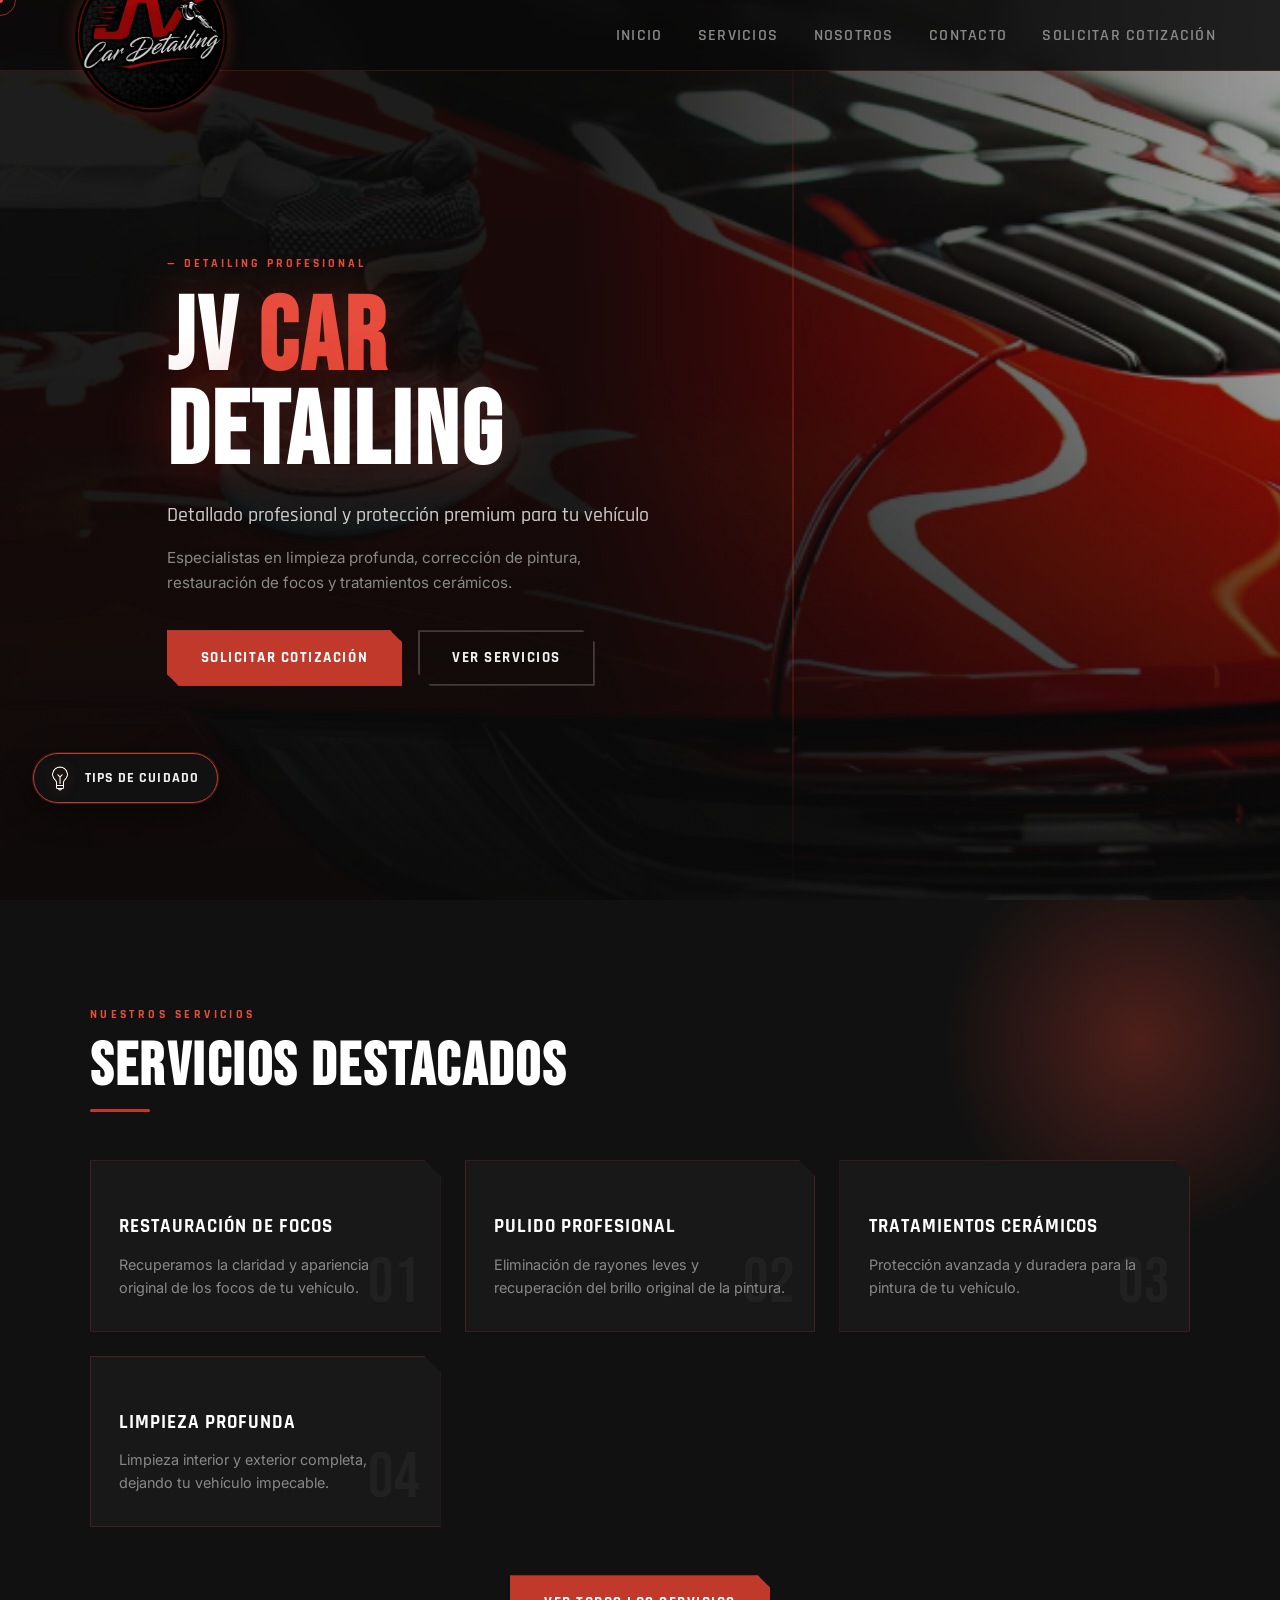
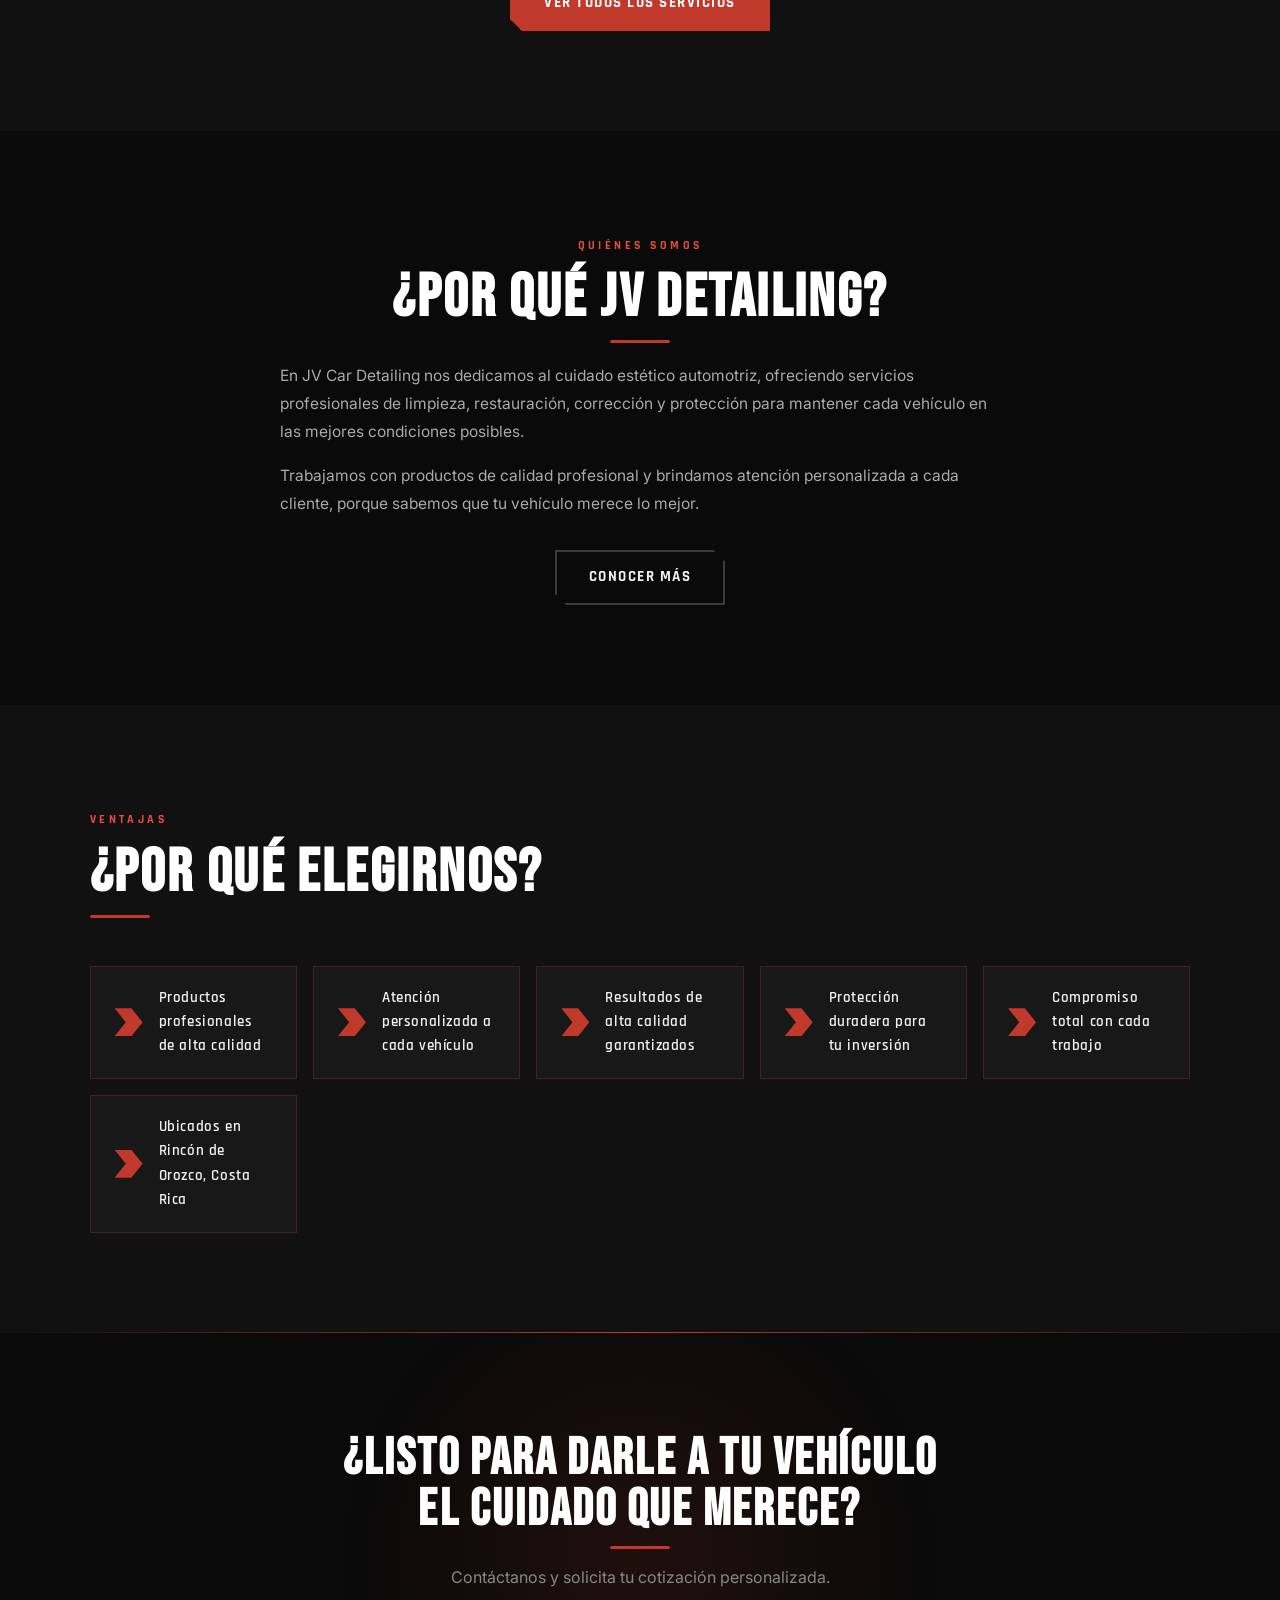
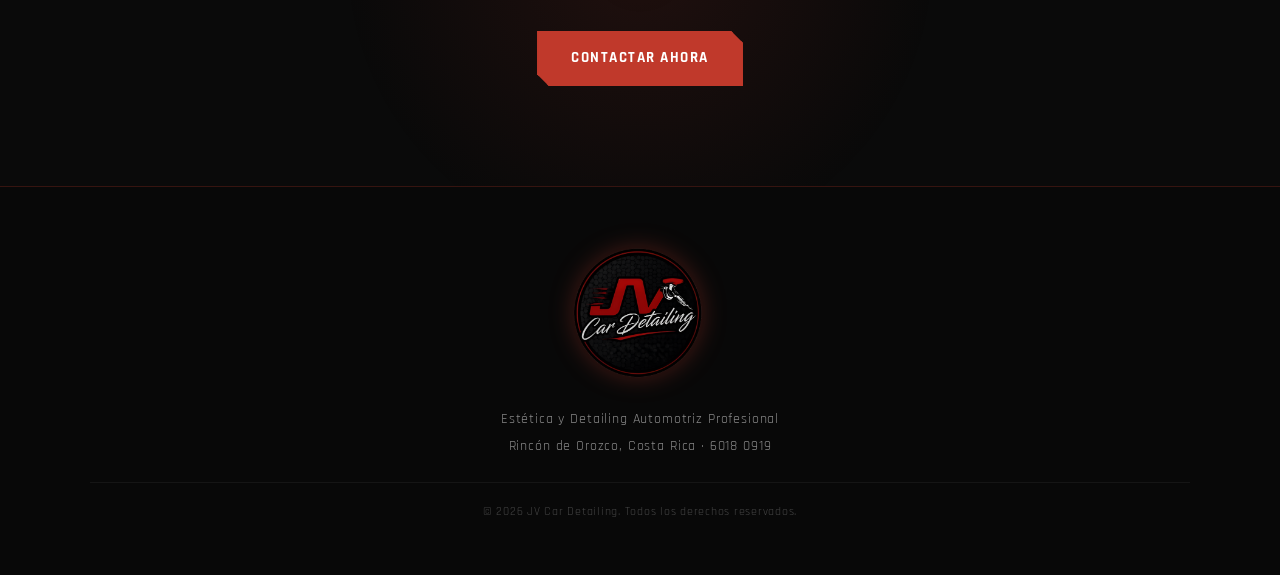
==== commit 94aadbc4: "se realizo los cambios en varias vistas del html como por ejemplo se quito los banners de experienci" ====
--- a/index.html
+++ b/index.html
@@ -214,7 +214,7 @@
         </p>
 
         <div class="hero-buttons">
-          <a href="html/contacto.html" class="btn-primary">Solicitar Cotización</a>
+          <a href="html/cotizacion.html" class="btn-primary">Solicitar Cotización</a>
           <a href="html/servicios.html" class="btn-secondary">Ver Servicios</a>
         </div>
       </div>
@@ -271,52 +271,22 @@
          SOBRE NOSOTROS
     ══════════════════════════════ -->
     <section>
-
-      <div class="about-section">
-
-        <div class="about-text reveal-left">
-          <span class="section-label">Quiénes Somos</span>
-          <h2 class="section-title">¿Por qué JV Detailing?</h2>
-          <p>
-            En JV Car Detailing nos dedicamos al cuidado estético automotriz,
-            ofreciendo servicios profesionales de limpieza, restauración,
-            corrección y protección para mantener cada vehículo en las mejores
-            condiciones posibles.
-          </p>
-          <p style="margin-top:1rem;">
-            Trabajamos con productos de calidad profesional y brindamos
-            atención personalizada a cada cliente, porque sabemos que tu
-            vehículo merece lo mejor.
-          </p>
-          <a href="html/nosotros.html" class="btn-secondary">Conocer Más</a>
-        </div>
-
-        <div class="about-stats reveal-right">
-
-          <div class="stat-box">
-            <span class="stat-num" data-target="150" data-suffix="+">0+</span>
-            <span class="stat-label">Vehículos atendidos</span>
-          </div>
-
-          <div class="stat-box">
-            <span class="stat-num" data-target="5" data-suffix=" años">0 años</span>
-            <span class="stat-label">De experiencia</span>
-          </div>
-
-          <div class="stat-box">
-            <span class="stat-num" data-target="100" data-suffix="%">0%</span>
-            <span class="stat-label">Satisfacción</span>
-          </div>
-
-          <div class="stat-box">
-            <span class="stat-num" data-target="8" data-suffix="">0</span>
-            <span class="stat-label">Servicios disponibles</span>
-          </div>
-
-        </div>
-
-      </div>
-
+      <div class="about-text-full reveal">
+        <span class="section-label">Quiénes Somos</span>
+        <h2 class="section-title">¿Por qué JV Detailing?</h2>
+        <p>
+          En JV Car Detailing nos dedicamos al cuidado estético automotriz,
+          ofreciendo servicios profesionales de limpieza, restauración,
+          corrección y protección para mantener cada vehículo en las mejores
+          condiciones posibles.
+        </p>
+        <p style="margin-top:1rem;">
+          Trabajamos con productos de calidad profesional y brindamos
+          atención personalizada a cada cliente, porque sabemos que tu
+          vehículo merece lo mejor.
+        </p>
+        <a href="html/nosotros.html" class="btn-secondary">Conocer Más</a>
+      </div>
     </section>
 
     <!-- ══════════════════════════════
@@ -350,7 +320,7 @@
         </li>
         <li class="benefit-item">
           <div class="benefit-arrow"></div>
-          <span>Ubicados en Puntarenas, Costa Rica</span>
+          <span>Ubicados en Rincón de Orozco, Costa Rica</span>
         </li>
       </ul>
 
--- a/style.css
+++ b/style.css
@@ -159,6 +159,7 @@
   border: none;
   width: 36px;
   height: 36px;
+  position: relative;
 }
 
 .hamburger img {
@@ -187,10 +188,6 @@
   transform: rotate(0deg) scale(1);
 }
 
-n span:nth-child(3) {
-  transform: translateY(-7px) rotate(-45deg);
-}
-
 /* ───────────────────────────────────────
    HERO SECTION
 ─────────────────────────────────────── */
@@ -202,7 +199,7 @@
   overflow: hidden;
 }
 
-#inicio>img {
+#inicio > img {
   position: absolute;
   inset: 0;
   width: 100%;
@@ -243,7 +240,7 @@
   opacity: 0.4;
 }
 
-#inicio>div {
+#inicio > div {
   position: relative;
   z-index: 2;
   padding: 120px 7% 80px;
@@ -251,7 +248,7 @@
 }
 
 /* Badge superior */
-#inicio>div::before {
+#inicio > div::before {
   content: '— DETAILING PROFESIONAL';
   display: block;
   font-family: var(--font-ui);
@@ -390,7 +387,7 @@
   margin-bottom: 0.8rem;
 }
 
-section>h2,
+section > h2,
 .section-title {
   font-family: var(--font-hero);
   font-size: clamp(2.4rem, 5vw, 3.8rem);
@@ -401,7 +398,7 @@
 }
 
 /* Línea decorativa bajo títulos */
-section>h2::after,
+section > h2::after,
 .section-title::after {
   content: '';
   display: block;
@@ -421,7 +418,6 @@
   overflow: hidden;
 }
 
-/* Hexágono decorativo de fondo */
 .services-section::before {
   content: '';
   position: absolute;
@@ -498,7 +494,6 @@
   line-height: 1.6;
 }
 
-/* Número decorativo */
 .service-card .card-num {
   position: absolute;
   bottom: 1rem;
@@ -521,7 +516,7 @@
 }
 
 /* ───────────────────────────────────────
-   SOBRE NOSOTROS
+   SOBRE NOSOTROS (con stats — usado en otras páginas)
 ─────────────────────────────────────── */
 .about-section {
   display: grid;
@@ -578,6 +573,30 @@
   color: var(--muted);
   margin-top: 0.4rem;
   display: block;
+}
+
+/* ───────────────────────────────────────
+   SOBRE NOSOTROS — versión simple sin stats (index)
+─────────────────────────────────────── */
+.about-text-full {
+  max-width: 720px;
+  margin: 0 auto;
+  text-align: center;
+}
+
+.about-text-full p {
+  color: #aaa;
+  line-height: 1.8;
+  font-size: 0.97rem;
+  text-align: left;
+}
+
+.about-text-full .section-title::after {
+  margin: 0.7rem auto 0;
+}
+
+.about-text-full .btn-secondary {
+  margin-top: 2rem;
 }
 
 /* ───────────────────────────────────────
@@ -827,7 +846,556 @@
 }
 
 /* ───────────────────────────────────────
-   RESPONSIVE
+   LOADER
+─────────────────────────────────────── */
+#jv-loader {
+  position: fixed;
+  inset: 0;
+  z-index: 9999;
+  background: #0a0a0a;
+  display: flex;
+  flex-direction: column;
+  align-items: center;
+  justify-content: center;
+  gap: 1.8rem;
+  transition: opacity 0.6s var(--ease-out), visibility 0.6s var(--ease-out);
+}
+
+#jv-loader.hidden {
+  opacity: 0;
+  visibility: hidden;
+  pointer-events: none;
+}
+
+.loader-logo-wrap {
+  position: relative;
+  display: flex;
+  align-items: center;
+  justify-content: center;
+}
+
+.loader-ring {
+  position: absolute;
+  width: 130px;
+  height: 130px;
+  border-radius: 50%;
+  border: 2px solid transparent;
+  border-top-color: #c0392b;
+  border-right-color: rgba(192, 57, 43, 0.25);
+  animation: loader-spin 1s linear infinite;
+}
+
+.loader-ring-2 {
+  position: absolute;
+  width: 106px;
+  height: 106px;
+  border-radius: 50%;
+  border: 1.5px solid transparent;
+  border-bottom-color: #e74c3c;
+  border-left-color: rgba(231, 76, 60, 0.2);
+  animation: loader-spin 1.6s linear infinite reverse;
+}
+
+.loader-ring-3 {
+  position: absolute;
+  width: 84px;
+  height: 84px;
+  border-radius: 50%;
+  border: 1px solid rgba(192, 57, 43, 0.15);
+  border-top-color: rgba(192, 57, 43, 0.5);
+  animation: loader-spin 2.2s linear infinite;
+}
+
+@keyframes loader-spin {
+  to {
+    transform: rotate(360deg);
+  }
+}
+
+.loader-logo-box {
+  width: 64px;
+  height: 64px;
+  display: flex;
+  align-items: center;
+  justify-content: center;
+  animation: loader-pulse 1.8s ease-in-out infinite;
+}
+
+.loader-logo-box img {
+  width: 100%;
+  height: 100%;
+  object-fit: contain;
+  filter: drop-shadow(0 0 12px rgba(192, 57, 43, 0.5));
+}
+
+@keyframes loader-pulse {
+
+  0%,
+  100% {
+    transform: scale(1);
+    filter: drop-shadow(0 0 8px rgba(192, 57, 43, 0.3));
+  }
+
+  50% {
+    transform: scale(1.06);
+    filter: drop-shadow(0 0 20px rgba(192, 57, 43, 0.6));
+  }
+}
+
+.loader-text {
+  display: flex;
+  flex-direction: column;
+  align-items: center;
+  gap: 0.35rem;
+  opacity: 0;
+  animation: loader-fadeUp 0.7s 0.2s var(--ease-out) forwards;
+}
+
+.loader-brand {
+  font-family: var(--font-hero);
+  font-size: 2rem;
+  letter-spacing: 0.12em;
+  color: #fff;
+  line-height: 1;
+}
+
+.loader-sub {
+  font-family: var(--font-ui);
+  font-size: 0.68rem;
+  font-weight: 700;
+  letter-spacing: 0.35em;
+  text-transform: uppercase;
+  color: #c0392b;
+}
+
+.loader-bar-wrap {
+  width: 160px;
+  height: 2px;
+  background: rgba(255, 255, 255, 0.07);
+  border-radius: 2px;
+  overflow: hidden;
+  opacity: 0;
+  animation: loader-fadeUp 0.7s 0.4s var(--ease-out) forwards;
+}
+
+.loader-bar {
+  height: 100%;
+  width: 0%;
+  background: linear-gradient(to right, #c0392b, #e74c3c);
+  border-radius: 2px;
+  transition: width 0.12s linear;
+}
+
+.loader-dots {
+  display: flex;
+  gap: 6px;
+  opacity: 0;
+  animation: loader-fadeUp 0.7s 0.5s var(--ease-out) forwards;
+}
+
+.loader-dots span {
+  width: 5px;
+  height: 5px;
+  background: rgba(192, 57, 43, 0.5);
+  border-radius: 50%;
+  animation: loader-dot 1.2s ease-in-out infinite;
+}
+
+.loader-dots span:nth-child(2) {
+  animation-delay: 0.2s;
+}
+
+.loader-dots span:nth-child(3) {
+  animation-delay: 0.4s;
+}
+
+@keyframes loader-dot {
+
+  0%,
+  100% {
+    background: rgba(192, 57, 43, 0.3);
+    transform: scale(1);
+  }
+
+  50% {
+    background: #e74c3c;
+    transform: scale(1.4);
+  }
+}
+
+@keyframes loader-fadeUp {
+  from {
+    opacity: 0;
+    transform: translateY(12px);
+  }
+
+  to {
+    opacity: 1;
+    transform: translateY(0);
+  }
+}
+
+/* ───────────────────────────────────────
+   WHATSAPP FLOTANTE GLOBAL
+─────────────────────────────────────── */
+.whatsapp-float {
+  position: fixed;
+  bottom: 2rem;
+  right: 2rem;
+  z-index: 90;
+  display: flex;
+  align-items: center;
+  gap: 0.8rem;
+  background: #25d366;
+  color: #fff;
+  padding: 0.8rem 1.4rem 0.8rem 1rem;
+  border-radius: 50px;
+  text-decoration: none;
+  font-family: var(--font-ui);
+  font-size: 0.9rem;
+  font-weight: 700;
+  letter-spacing: 0.05em;
+  box-shadow: 0 8px 32px rgba(37, 211, 102, 0.4);
+  transition: transform 0.3s var(--ease-out), box-shadow 0.3s;
+  animation: floatIn 0.8s 1.2s var(--ease-out) both;
+}
+
+.whatsapp-float:hover {
+  transform: scale(1.06) translateY(-2px);
+  box-shadow: 0 14px 40px rgba(37, 211, 102, 0.55);
+}
+
+.whatsapp-float img {
+  width: 24px;
+  height: 24px;
+  object-fit: contain;
+}
+
+.whatsapp-float::before {
+  content: '';
+  position: absolute;
+  inset: 0;
+  border-radius: 50px;
+  background: #25d366;
+  z-index: -1;
+  animation: wa-pulse 2.5s ease-out infinite;
+}
+
+@keyframes wa-pulse {
+  0% {
+    transform: scale(1);
+    opacity: 0.6;
+  }
+
+  100% {
+    transform: scale(1.5);
+    opacity: 0;
+  }
+}
+
+@keyframes floatIn {
+  from {
+    opacity: 0;
+    transform: translateY(20px) scale(0.9);
+  }
+
+  to {
+    opacity: 1;
+    transform: translateY(0) scale(1);
+  }
+}
+
+@media (max-width: 600px) {
+  .whatsapp-float span {
+    display: none;
+  }
+
+  .whatsapp-float {
+    padding: 0.9rem;
+    border-radius: 50%;
+  }
+}
+
+/* ───────────────────────────────────────
+   TIPS FLOTANTE
+─────────────────────────────────────── */
+.tips-float {
+  position: fixed;
+  bottom: 6rem;
+  left: 2rem;
+  z-index: 90;
+  display: flex;
+  align-items: center;
+  gap: 0.7rem;
+  background: var(--surface);
+  border: 1px solid var(--border);
+  color: var(--text);
+  padding: 0.75rem 1.2rem 0.75rem 0.9rem;
+  border-radius: 50px;
+  cursor: pointer;
+  font-family: var(--font-ui);
+  font-size: 0.85rem;
+  font-weight: 700;
+  letter-spacing: 0.08em;
+  text-transform: uppercase;
+  box-shadow: 0 8px 32px rgba(0, 0, 0, 0.4);
+  transition: border-color 0.3s, transform 0.3s, box-shadow 0.3s, background 0.3s;
+  animation: floatIn 0.8s 1.5s var(--ease-out) both;
+  position: fixed;
+}
+
+.tips-float:hover {
+  border-color: var(--red);
+  background: var(--surface2);
+  transform: translateY(-3px) scale(1.03);
+  box-shadow: 0 12px 40px rgba(192, 57, 43, 0.25);
+}
+
+.tips-float img {
+  width: 26px;
+  height: 26px;
+  object-fit: contain;
+  filter: drop-shadow(0 0 6px rgba(192, 57, 43, 0.5));
+  transition: transform 0.4s var(--ease-out);
+}
+
+.tips-float:hover img {
+  transform: rotate(-10deg) scale(1.15);
+}
+
+.tips-float::before {
+  content: '';
+  position: absolute;
+  inset: 0;
+  border-radius: 50px;
+  border: 1px solid var(--red);
+  animation: tips-pulse 2.5s ease-out infinite;
+  pointer-events: none;
+}
+
+@keyframes tips-pulse {
+  0% {
+    transform: scale(1);
+    opacity: 0.6;
+  }
+
+  100% {
+    transform: scale(1.18);
+    opacity: 0;
+  }
+}
+
+@media (max-width: 600px) {
+  .tips-float span {
+    display: none;
+  }
+
+  .tips-float {
+    padding: 0.85rem;
+    border-radius: 50%;
+    bottom: 5.5rem;
+    left: 1.2rem;
+  }
+
+  .tips-float::before {
+    border-radius: 50%;
+  }
+}
+
+.tips-panel {
+  position: fixed;
+  bottom: 10rem;
+  left: 2rem;
+  z-index: 91;
+  width: 340px;
+  background: var(--surface);
+  border: 1px solid var(--border);
+  clip-path: polygon(0 0, calc(100% - 16px) 0, 100% 16px, 100% 100%, 0 100%);
+  box-shadow: 0 20px 60px rgba(0, 0, 0, 0.5), 0 0 0 1px rgba(192, 57, 43, 0.1);
+  opacity: 0;
+  transform: translateY(16px) scale(0.97);
+  pointer-events: none;
+  transition: opacity 0.35s var(--ease-out), transform 0.35s var(--ease-out);
+}
+
+.tips-panel.open {
+  opacity: 1;
+  transform: translateY(0) scale(1);
+  pointer-events: auto;
+}
+
+.tips-panel__header {
+  padding: 1.2rem 1.5rem;
+  border-bottom: 1px solid var(--border);
+  display: flex;
+  align-items: center;
+  justify-content: space-between;
+  background: var(--surface2);
+}
+
+.tips-panel__title {
+  font-family: var(--font-ui);
+  font-size: 0.8rem;
+  font-weight: 700;
+  letter-spacing: 0.2em;
+  text-transform: uppercase;
+  color: var(--red-bright);
+  display: flex;
+  align-items: center;
+  gap: 0.5rem;
+}
+
+.tips-panel__close {
+  background: none;
+  border: none;
+  color: var(--muted);
+  font-size: 1.1rem;
+  cursor: pointer;
+  line-height: 1;
+  padding: 0.2rem;
+  transition: color 0.3s, transform 0.3s;
+}
+
+.tips-panel__close:hover {
+  color: var(--red-bright);
+  transform: rotate(90deg);
+}
+
+.tips-tabs {
+  display: flex;
+  border-bottom: 1px solid var(--border);
+  overflow-x: auto;
+  scrollbar-width: none;
+}
+
+.tips-tabs::-webkit-scrollbar {
+  display: none;
+}
+
+.tips-tab {
+  flex: 1;
+  padding: 0.7rem 0.5rem;
+  background: none;
+  border: none;
+  border-bottom: 2px solid transparent;
+  color: var(--muted);
+  font-family: var(--font-ui);
+  font-size: 0.72rem;
+  font-weight: 700;
+  letter-spacing: 0.1em;
+  text-transform: uppercase;
+  cursor: pointer;
+  transition: color 0.3s, border-color 0.3s;
+  white-space: nowrap;
+}
+
+.tips-tab.active,
+.tips-tab:hover {
+  color: var(--text);
+  border-bottom-color: var(--red);
+}
+
+.tips-content {
+  padding: 1.2rem 1.5rem;
+  max-height: 340px;
+  overflow-y: auto;
+  scrollbar-width: thin;
+  scrollbar-color: var(--red) transparent;
+}
+
+.tips-content::-webkit-scrollbar {
+  width: 3px;
+}
+
+.tips-content::-webkit-scrollbar-thumb {
+  background: var(--red);
+  border-radius: 3px;
+}
+
+.tips-category {
+  display: none;
+  flex-direction: column;
+  gap: 0.9rem;
+}
+
+.tips-category.active {
+  display: flex;
+}
+
+.tip-card {
+  display: flex;
+  align-items: flex-start;
+  gap: 0.9rem;
+  padding: 0.9rem 1rem;
+  background: var(--surface2);
+  border: 1px solid var(--border);
+  clip-path: polygon(0 0, calc(100% - 8px) 0, 100% 8px, 100% 100%, 0 100%);
+  transition: border-color 0.3s, transform 0.3s;
+}
+
+.tip-card:hover {
+  border-color: var(--red);
+  transform: translateX(4px);
+}
+
+.tip-card__icon {
+  width: 32px;
+  height: 32px;
+  min-width: 32px;
+  object-fit: contain;
+  filter: drop-shadow(0 0 6px rgba(192, 57, 43, 0.3));
+}
+
+.tip-card__body {
+  flex: 1;
+}
+
+.tip-card__title {
+  font-family: var(--font-ui);
+  font-size: 0.82rem;
+  font-weight: 700;
+  letter-spacing: 0.05em;
+  color: #fff;
+  margin-bottom: 0.2rem;
+}
+
+.tip-card__desc {
+  font-size: 0.78rem;
+  color: var(--muted);
+  line-height: 1.5;
+}
+
+.tips-panel__footer {
+  padding: 1rem 1.5rem;
+  border-top: 1px solid var(--border);
+  text-align: center;
+}
+
+.tips-panel__footer a {
+  font-family: var(--font-ui);
+  font-size: 0.78rem;
+  font-weight: 700;
+  letter-spacing: 0.1em;
+  text-transform: uppercase;
+  color: var(--red-bright);
+  transition: color 0.3s;
+}
+
+.tips-panel__footer a:hover {
+  color: #fff;
+}
+
+@media (max-width: 600px) {
+  .tips-panel {
+    left: 1rem;
+    right: 1rem;
+    width: auto;
+    bottom: 9rem;
+  }
+}
+
+/* ───────────────────────────────────────
+   RESPONSIVE GENERAL
 ─────────────────────────────────────── */
 @media (max-width: 900px) {
   .about-section {
@@ -877,7 +1445,7 @@
     display: flex;
   }
 
-  #inicio>div {
+  #inicio > div {
     padding: 110px 6% 60px;
   }
 
@@ -892,489 +1460,4 @@
   .benefits-grid {
     grid-template-columns: 1fr;
   }
-}
-
-/* =======================================
-   LOADER — Agregar al FINAL de style.css
-======================================= */
-
-#jv-loader {
-  position: fixed;
-  inset: 0;
-  z-index: 9999;
-  background: #0a0a0a;
-  display: flex;
-  flex-direction: column;
-  align-items: center;
-  justify-content: center;
-  gap: 1.8rem;
-  transition: opacity 0.6s var(--ease-out), visibility 0.6s var(--ease-out);
-}
-
-#jv-loader.hidden {
-  opacity: 0;
-  visibility: hidden;
-  pointer-events: none;
-}
-
-/* Anillos giratorios */
-.loader-logo-wrap {
-  position: relative;
-  display: flex;
-  align-items: center;
-  justify-content: center;
-}
-
-.loader-ring {
-  position: absolute;
-  width: 130px;
-  height: 130px;
-  border-radius: 50%;
-  border: 2px solid transparent;
-  border-top-color: #c0392b;
-  border-right-color: rgba(192, 57, 43, 0.25);
-  animation: loader-spin 1s linear infinite;
-}
-
-.loader-ring-2 {
-  position: absolute;
-  width: 106px;
-  height: 106px;
-  border-radius: 50%;
-  border: 1.5px solid transparent;
-  border-bottom-color: #e74c3c;
-  border-left-color: rgba(231, 76, 60, 0.2);
-  animation: loader-spin 1.6s linear infinite reverse;
-}
-
-.loader-ring-3 {
-  position: absolute;
-  width: 84px;
-  height: 84px;
-  border-radius: 50%;
-  border: 1px solid rgba(192, 57, 43, 0.15);
-  border-top-color: rgba(192, 57, 43, 0.5);
-  animation: loader-spin 2.2s linear infinite;
-}
-
-@keyframes loader-spin {
-  to {
-    transform: rotate(360deg);
-  }
-}
-
-/* Logo */
-.loader-logo-box {
-  width: 64px;
-  height: 64px;
-  display: flex;
-  align-items: center;
-  justify-content: center;
-  animation: loader-pulse 1.8s ease-in-out infinite;
-}
-
-.loader-logo-box img {
-  width: 100%;
-  height: 100%;
-  object-fit: contain;
-  filter: drop-shadow(0 0 12px rgba(192, 57, 43, 0.5));
-}
-
-@keyframes loader-pulse {
-
-  0%,
-  100% {
-    transform: scale(1);
-    filter: drop-shadow(0 0 8px rgba(192, 57, 43, 0.3));
-  }
-
-  50% {
-    transform: scale(1.06);
-    filter: drop-shadow(0 0 20px rgba(192, 57, 43, 0.6));
-  }
-}
-
-/* Texto */
-.loader-text {
-  display: flex;
-  flex-direction: column;
-  align-items: center;
-  gap: 0.35rem;
-  opacity: 0;
-  animation: loader-fadeUp 0.7s 0.2s var(--ease-out) forwards;
-}
-
-.loader-brand {
-  font-family: var(--font-hero);
-  font-size: 2rem;
-  letter-spacing: 0.12em;
-  color: #fff;
-  line-height: 1;
-}
-
-.loader-sub {
-  font-family: var(--font-ui);
-  font-size: 0.68rem;
-  font-weight: 700;
-  letter-spacing: 0.35em;
-  text-transform: uppercase;
-  color: #c0392b;
-}
-
-/* Barra de progreso */
-.loader-bar-wrap {
-  width: 160px;
-  height: 2px;
-  background: rgba(255, 255, 255, 0.07);
-  border-radius: 2px;
-  overflow: hidden;
-  opacity: 0;
-  animation: loader-fadeUp 0.7s 0.4s var(--ease-out) forwards;
-}
-
-.loader-bar {
-  height: 100%;
-  width: 0%;
-  background: linear-gradient(to right, #c0392b, #e74c3c);
-  border-radius: 2px;
-  transition: width 0.12s linear;
-}
-
-/* Puntos de estado */
-.loader-dots {
-  display: flex;
-  gap: 6px;
-  opacity: 0;
-  animation: loader-fadeUp 0.7s 0.5s var(--ease-out) forwards;
-}
-
-.loader-dots span {
-  width: 5px;
-  height: 5px;
-  background: rgba(192, 57, 43, 0.5);
-  border-radius: 50%;
-  animation: loader-dot 1.2s ease-in-out infinite;
-}
-
-.loader-dots span:nth-child(2) {
-  animation-delay: 0.2s;
-}
-
-.loader-dots span:nth-child(3) {
-  animation-delay: 0.4s;
-}
-
-@keyframes loader-dot {
-
-  0%,
-  100% {
-    background: rgba(192, 57, 43, 0.3);
-    transform: scale(1);
-  }
-
-  50% {
-    background: #e74c3c;
-    transform: scale(1.4);
-  }
-}
-
-@keyframes loader-fadeUp {
-  from {
-    opacity: 0;
-    transform: translateY(12px);
-  }
-
-  to {
-    opacity: 1;
-    transform: translateY(0);
-  }
-}
-
-/* boton flotante de los tips */
-/* =======================================
-   TIPS FLOTANTE — agregar al final de style.css
-======================================= */
-
-/* ── Botón flotante tips ── */
-.tips-float {
-  position: fixed;
-  bottom: 6rem;
-  left: 2rem;
-  z-index: 90;
-  display: flex;
-  align-items: center;
-  gap: 0.7rem;
-  background: var(--surface);
-  border: 1px solid var(--border);
-  color: var(--text);
-  padding: 0.75rem 1.2rem 0.75rem 0.9rem;
-  border-radius: 50px;
-  cursor: pointer;
-  font-family: var(--font-ui);
-  font-size: 0.85rem;
-  font-weight: 700;
-  letter-spacing: 0.08em;
-  text-transform: uppercase;
-  box-shadow: 0 8px 32px rgba(0, 0, 0, 0.4);
-  transition: border-color 0.3s, transform 0.3s, box-shadow 0.3s, background 0.3s;
-  animation: floatIn 0.8s 1.5s var(--ease-out) both;
-}
-
-.tips-float:hover {
-  border-color: var(--red);
-  background: var(--surface2);
-  transform: translateY(-3px) scale(1.03);
-  box-shadow: 0 12px 40px rgba(192, 57, 43, 0.25);
-}
-
-.tips-float img {
-  width: 26px;
-  height: 26px;
-  object-fit: contain;
-  filter: drop-shadow(0 0 6px rgba(192, 57, 43, 0.5));
-  transition: transform 0.4s var(--ease-out);
-}
-
-.tips-float:hover img {
-  transform: rotate(-10deg) scale(1.15);
-}
-
-/* Pulso sutil */
-.tips-float::before {
-  content: '';
-  position: absolute;
-  inset: 0;
-  border-radius: 50px;
-  border: 1px solid var(--red);
-  animation: tips-pulse 2.5s ease-out infinite;
-  pointer-events: none;
-}
-
-@keyframes tips-pulse {
-  0% {
-    transform: scale(1);
-    opacity: 0.6;
-  }
-
-  100% {
-    transform: scale(1.18);
-    opacity: 0;
-  }
-}
-
-/* Móvil — solo ícono */
-@media (max-width: 600px) {
-  .tips-float span {
-    display: none;
-  }
-
-  .tips-float {
-    padding: 0.85rem;
-    border-radius: 50%;
-    bottom: 5.5rem;
-    left: 1.2rem;
-  }
-
-  .tips-float::before {
-    border-radius: 50%;
-  }
-}
-
-/* ── Panel de tips ── */
-.tips-panel {
-  position: fixed;
-  bottom: 10rem;
-  left: 2rem;
-  z-index: 91;
-  width: 340px;
-  background: var(--surface);
-  border: 1px solid var(--border);
-  clip-path: polygon(0 0, calc(100% - 16px) 0, 100% 16px, 100% 100%, 0 100%);
-  box-shadow: 0 20px 60px rgba(0, 0, 0, 0.5), 0 0 0 1px rgba(192, 57, 43, 0.1);
-  opacity: 0;
-  transform: translateY(16px) scale(0.97);
-  pointer-events: none;
-  transition: opacity 0.35s var(--ease-out), transform 0.35s var(--ease-out);
-}
-
-.tips-panel.open {
-  opacity: 1;
-  transform: translateY(0) scale(1);
-  pointer-events: auto;
-}
-
-/* Header del panel */
-.tips-panel__header {
-  padding: 1.2rem 1.5rem;
-  border-bottom: 1px solid var(--border);
-  display: flex;
-  align-items: center;
-  justify-content: space-between;
-  background: var(--surface2);
-}
-
-.tips-panel__title {
-  font-family: var(--font-ui);
-  font-size: 0.8rem;
-  font-weight: 700;
-  letter-spacing: 0.2em;
-  text-transform: uppercase;
-  color: var(--red-bright);
-  display: flex;
-  align-items: center;
-  gap: 0.5rem;
-}
-
-.tips-panel__close {
-  background: none;
-  border: none;
-  color: var(--muted);
-  font-size: 1.1rem;
-  cursor: pointer;
-  line-height: 1;
-  padding: 0.2rem;
-  transition: color 0.3s, transform 0.3s;
-}
-
-.tips-panel__close:hover {
-  color: var(--red-bright);
-  transform: rotate(90deg);
-}
-
-/* Tabs de categorías */
-.tips-tabs {
-  display: flex;
-  border-bottom: 1px solid var(--border);
-  overflow-x: auto;
-  scrollbar-width: none;
-}
-
-.tips-tabs::-webkit-scrollbar {
-  display: none;
-}
-
-.tips-tab {
-  flex: 1;
-  padding: 0.7rem 0.5rem;
-  background: none;
-  border: none;
-  border-bottom: 2px solid transparent;
-  color: var(--muted);
-  font-family: var(--font-ui);
-  font-size: 0.72rem;
-  font-weight: 700;
-  letter-spacing: 0.1em;
-  text-transform: uppercase;
-  cursor: pointer;
-  transition: color 0.3s, border-color 0.3s;
-  white-space: nowrap;
-}
-
-.tips-tab.active,
-.tips-tab:hover {
-  color: var(--text);
-  border-bottom-color: var(--red);
-}
-
-/* Contenido de tips */
-.tips-content {
-  padding: 1.2rem 1.5rem;
-  max-height: 340px;
-  overflow-y: auto;
-  scrollbar-width: thin;
-  scrollbar-color: var(--red) transparent;
-}
-
-.tips-content::-webkit-scrollbar {
-  width: 3px;
-}
-
-.tips-content::-webkit-scrollbar-thumb {
-  background: var(--red);
-  border-radius: 3px;
-}
-
-.tips-category {
-  display: none;
-  flex-direction: column;
-  gap: 0.9rem;
-}
-
-.tips-category.active {
-  display: flex;
-}
-
-/* Item de tip */
-.tip-card {
-  display: flex;
-  align-items: flex-start;
-  gap: 0.9rem;
-  padding: 0.9rem 1rem;
-  background: var(--surface2);
-  border: 1px solid var(--border);
-  clip-path: polygon(0 0, calc(100% - 8px) 0, 100% 8px, 100% 100%, 0 100%);
-  transition: border-color 0.3s, transform 0.3s;
-}
-
-.tip-card:hover {
-  border-color: var(--red);
-  transform: translateX(4px);
-}
-
-.tip-card__icon {
-  width: 32px;
-  height: 32px;
-  min-width: 32px;
-  object-fit: contain;
-  filter: drop-shadow(0 0 6px rgba(192, 57, 43, 0.3));
-}
-
-.tip-card__body {
-  flex: 1;
-}
-
-.tip-card__title {
-  font-family: var(--font-ui);
-  font-size: 0.82rem;
-  font-weight: 700;
-  letter-spacing: 0.05em;
-  color: #fff;
-  margin-bottom: 0.2rem;
-}
-
-.tip-card__desc {
-  font-size: 0.78rem;
-  color: var(--muted);
-  line-height: 1.5;
-}
-
-/* Footer del panel */
-.tips-panel__footer {
-  padding: 1rem 1.5rem;
-  border-top: 1px solid var(--border);
-  text-align: center;
-}
-
-.tips-panel__footer a {
-  font-family: var(--font-ui);
-  font-size: 0.78rem;
-  font-weight: 700;
-  letter-spacing: 0.1em;
-  text-transform: uppercase;
-  color: var(--red-bright);
-  transition: color 0.3s;
-}
-
-.tips-panel__footer a:hover {
-  color: #fff;
-}
-
-/* Responsive */
-@media (max-width: 600px) {
-  .tips-panel {
-    left: 1rem;
-    right: 1rem;
-    width: auto;
-    bottom: 9rem;
-  }
 }
